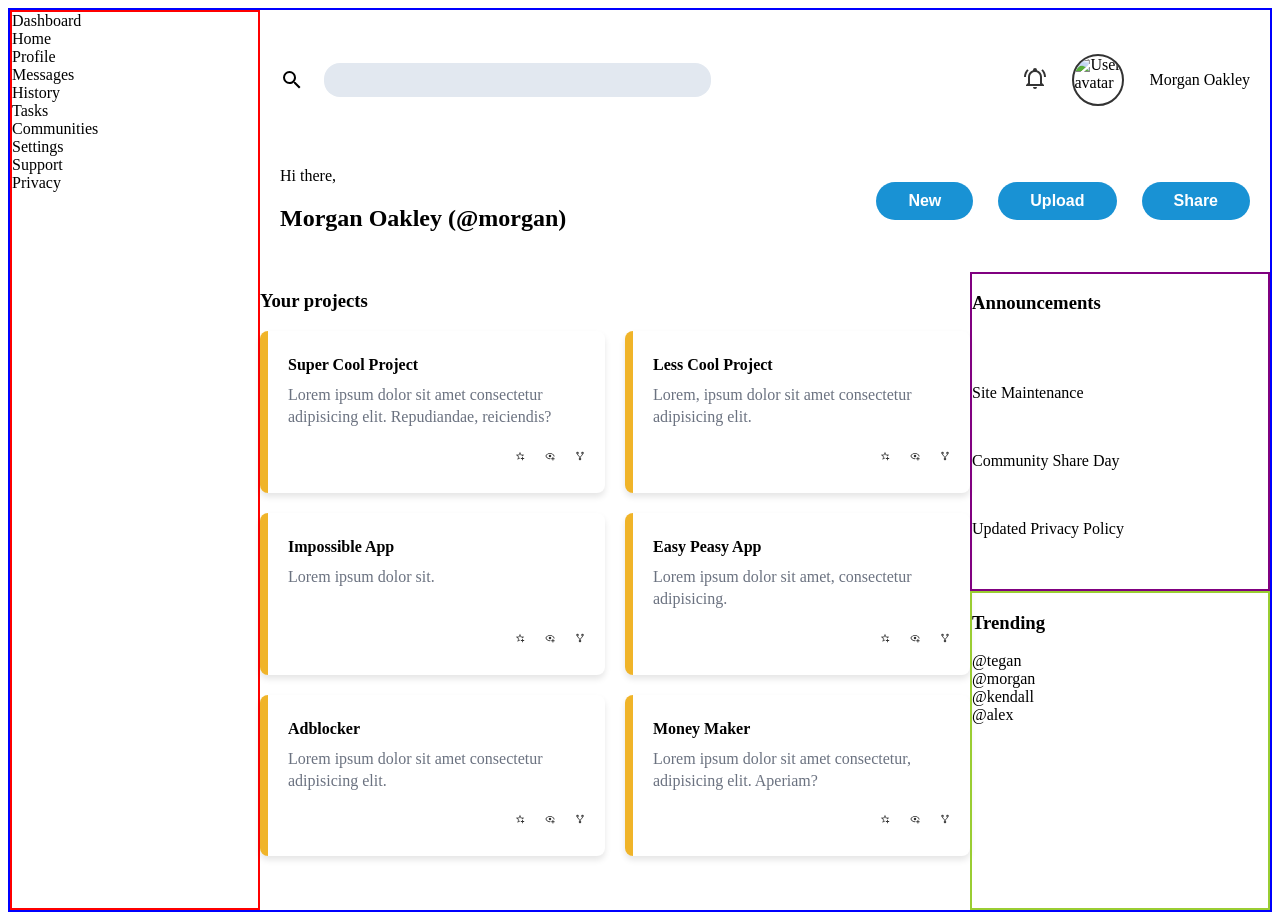
==== index.html @ 63a2ec42 "Add avatar source" ====
<!DOCTYPE html>
<html lang="en">
<head>
    <meta charset="UTF-8">
    <meta name="viewport" content="width=device-width, initial-scale=1.0">
    <title>Admin Dashboard</title>
    <link rel="stylesheet" href="style.css">
</head>
<body>

    <div class="main-container">

        <header class="header">
            <div class="header-search">
                <svg xmlns="http://www.w3.org/2000/svg" viewBox="0 0 24 24"><path d="M9.5,3A6.5,6.5 0 0,1 16,9.5C16,11.11 15.41,12.59 14.44,13.73L14.71,14H15.5L20.5,19L19,20.5L14,15.5V14.71L13.73,14.44C12.59,15.41 11.11,16 9.5,16A6.5,6.5 0 0,1 3,9.5A6.5,6.5 0 0,1 9.5,3M9.5,5C7,5 5,7 5,9.5C5,12 7,14 9.5,14C12,14 14,12 14,9.5C14,7 12,5 9.5,5Z" /></svg>
                <label for="site-search"></label>
                <input type="search" id="site-search" name="search">
            </div>
            <div class="user-info">
                <div class="notification-bell">
                    <svg xmlns="http://www.w3.org/2000/svg" viewBox="0 0 24 24"><path d="M10,21H14A2,2 0 0,1 12,23A2,2 0 0,1 10,21M21,19V20H3V19L5,17V11C5,7.9 7.03,5.17 10,4.29C10,4.19 10,4.1 10,4A2,2 0 0,1 12,2A2,2 0 0,1 14,4C14,4.1 14,4.19 14,4.29C16.97,5.17 19,7.9 19,11V17L21,19M17,11A5,5 0 0,0 12,6A5,5 0 0,0 7,11V18H17V11M19.75,3.19L18.33,4.61C20.04,6.3 21,8.6 21,11H23C23,8.07 21.84,5.25 19.75,3.19M1,11H3C3,8.6 3.96,6.3 5.67,4.61L4.25,3.19C2.16,5.25 1,8.07 1,11Z" /></svg>
                </div>
                <img class="user-avatar" src="Icons/account-outline.svg" alt="User avatar">
                <span class="user-name">Morgan Oakley</span>
            </div>
            <div class="greeting">
                    <p>Hi there,</p>
                    <h2>Morgan Oakley (@morgan)</h2>
            </div>
            <div class="header-actions">
                <button type="button">New</button>
                <button type="button">Upload</button>
                <button type="button">Share</button>
            </div>
        </header>
                



        <div class="sidebar">
            <div class="dashboard-static">Dashboard</div>
            <div class="sidebar-nav">
                <div class="sidebar-items">Home</div>
                <div class="sidebar-items">Profile</div>
                <div class="sidebar-items">Messages</div>
                <div class="sidebar-items">History</div>
                <div class="sidebar-items">Tasks</div>
                <div class="sidebar-items">Communities</div>

                <div class="sidebar-items">Settings</div>
                <div class="sidebar-items">Support</div>
                <div class="sidebar-items">Privacy</div>
            </div>
        </div>

        <div class="content-container">
            <div class="main-content">
                <div class="project-container">
                    <h3>Your projects</h3>
                        <div class="projects-grid">
                            <div class="project">
                                <h4>Super Cool Project</h4>
                                <p>Lorem ipsum dolor sit amet consectetur adipisicing elit. Repudiandae, reiciendis?</p>
                                <div class="project-actions">
                                    <svg xmlns="http://www.w3.org/2000/svg" viewBox="0 0 24 24"><path d="M5.8 21L7.4 14L2 9.2L9.2 8.6L12 2L14.8 8.6L22 9.2L18.8 12H18C17.3 12 16.6 12.1 15.9 12.4L18.1 10.5L13.7 10.1L12 6.1L10.3 10.1L5.9 10.5L9.2 13.4L8.2 17.7L12 15.4L12.5 15.7C12.3 16.2 12.1 16.8 12.1 17.3L5.8 21M17 14V17H14V19H17V22H19V19H22V17H19V14H17Z" /></svg>
                                    <svg viewBox="0 0 24 24" xmlns="http://www.w3.org/2000/svg"><path d="m12 4.5c-5 0-9.27 3.11-11 7.5 1.73 4.39 6 7.5 11 7.5.36 0 .72 0 1.08-.05-.05-.32-.08-.63-.08-.95 0-.36.04-.72.1-1.08-.36.04-.73.08-1.1.08-3.76 0-7.17-2.14-8.82-5.5 1.65-3.36 5.06-5.5 8.82-5.5s7.17 2.14 8.82 5.5c-.12.24-.26.45-.39.68.66.16 1.29.43 1.86.82.27-.5.51-1 .71-1.5-1.73-4.39-6-7.5-11-7.5m0 4.5a3 3 0 0 0 -3 3 3 3 0 0 0 3 3 3 3 0 0 0 3-3 3 3 0 0 0 -3-3m6 5.5v3h-3v2h3v3h2v-3h3v-2h-3v-3z"/></svg>
                                    <svg xmlns="http://www.w3.org/2000/svg" viewBox="0 0 24 24"><path d="M6,2A3,3 0 0,1 9,5C9,6.28 8.19,7.38 7.06,7.81C7.15,8.27 7.39,8.83 8,9.63C9,10.92 11,12.83 12,14.17C13,12.83 15,10.92 16,9.63C16.61,8.83 16.85,8.27 16.94,7.81C15.81,7.38 15,6.28 15,5A3,3 0 0,1 18,2A3,3 0 0,1 21,5C21,6.32 20.14,7.45 18.95,7.85C18.87,8.37 18.64,9 18,9.83C17,11.17 15,13.08 14,14.38C13.39,15.17 13.15,15.73 13.06,16.19C14.19,16.62 15,17.72 15,19A3,3 0 0,1 12,22A3,3 0 0,1 9,19C9,17.72 9.81,16.62 10.94,16.19C10.85,15.73 10.61,15.17 10,14.38C9,13.08 7,11.17 6,9.83C5.36,9 5.13,8.37 5.05,7.85C3.86,7.45 3,6.32 3,5A3,3 0 0,1 6,2M6,4A1,1 0 0,0 5,5A1,1 0 0,0 6,6A1,1 0 0,0 7,5A1,1 0 0,0 6,4M18,4A1,1 0 0,0 17,5A1,1 0 0,0 18,6A1,1 0 0,0 19,5A1,1 0 0,0 18,4M12,18A1,1 0 0,0 11,19A1,1 0 0,0 12,20A1,1 0 0,0 13,19A1,1 0 0,0 12,18Z" /></svg>
                                </div>

                            </div>
                            <div class="project">
                                <h4>Less Cool Project</h4>
                                <p>Lorem, ipsum dolor sit amet consectetur adipisicing elit.</p>
                                <div class="project-actions">
                                    <svg xmlns="http://www.w3.org/2000/svg" viewBox="0 0 24 24"><path d="M5.8 21L7.4 14L2 9.2L9.2 8.6L12 2L14.8 8.6L22 9.2L18.8 12H18C17.3 12 16.6 12.1 15.9 12.4L18.1 10.5L13.7 10.1L12 6.1L10.3 10.1L5.9 10.5L9.2 13.4L8.2 17.7L12 15.4L12.5 15.7C12.3 16.2 12.1 16.8 12.1 17.3L5.8 21M17 14V17H14V19H17V22H19V19H22V17H19V14H17Z" /></svg>
                                    <svg viewBox="0 0 24 24" xmlns="http://www.w3.org/2000/svg"><path d="m12 4.5c-5 0-9.27 3.11-11 7.5 1.73 4.39 6 7.5 11 7.5.36 0 .72 0 1.08-.05-.05-.32-.08-.63-.08-.95 0-.36.04-.72.1-1.08-.36.04-.73.08-1.1.08-3.76 0-7.17-2.14-8.82-5.5 1.65-3.36 5.06-5.5 8.82-5.5s7.17 2.14 8.82 5.5c-.12.24-.26.45-.39.68.66.16 1.29.43 1.86.82.27-.5.51-1 .71-1.5-1.73-4.39-6-7.5-11-7.5m0 4.5a3 3 0 0 0 -3 3 3 3 0 0 0 3 3 3 3 0 0 0 3-3 3 3 0 0 0 -3-3m6 5.5v3h-3v2h3v3h2v-3h3v-2h-3v-3z"/></svg>
                                    <svg xmlns="http://www.w3.org/2000/svg" viewBox="0 0 24 24"><path d="M6,2A3,3 0 0,1 9,5C9,6.28 8.19,7.38 7.06,7.81C7.15,8.27 7.39,8.83 8,9.63C9,10.92 11,12.83 12,14.17C13,12.83 15,10.92 16,9.63C16.61,8.83 16.85,8.27 16.94,7.81C15.81,7.38 15,6.28 15,5A3,3 0 0,1 18,2A3,3 0 0,1 21,5C21,6.32 20.14,7.45 18.95,7.85C18.87,8.37 18.64,9 18,9.83C17,11.17 15,13.08 14,14.38C13.39,15.17 13.15,15.73 13.06,16.19C14.19,16.62 15,17.72 15,19A3,3 0 0,1 12,22A3,3 0 0,1 9,19C9,17.72 9.81,16.62 10.94,16.19C10.85,15.73 10.61,15.17 10,14.38C9,13.08 7,11.17 6,9.83C5.36,9 5.13,8.37 5.05,7.85C3.86,7.45 3,6.32 3,5A3,3 0 0,1 6,2M6,4A1,1 0 0,0 5,5A1,1 0 0,0 6,6A1,1 0 0,0 7,5A1,1 0 0,0 6,4M18,4A1,1 0 0,0 17,5A1,1 0 0,0 18,6A1,1 0 0,0 19,5A1,1 0 0,0 18,4M12,18A1,1 0 0,0 11,19A1,1 0 0,0 12,20A1,1 0 0,0 13,19A1,1 0 0,0 12,18Z" /></svg>
                                </div>
                            </div>
                            <div class="project">
                                <h4>Impossible App</h4>
                                <p>Lorem ipsum dolor sit.</p>
                                <div class="project-actions">
                                    <svg xmlns="http://www.w3.org/2000/svg" viewBox="0 0 24 24"><path d="M5.8 21L7.4 14L2 9.2L9.2 8.6L12 2L14.8 8.6L22 9.2L18.8 12H18C17.3 12 16.6 12.1 15.9 12.4L18.1 10.5L13.7 10.1L12 6.1L10.3 10.1L5.9 10.5L9.2 13.4L8.2 17.7L12 15.4L12.5 15.7C12.3 16.2 12.1 16.8 12.1 17.3L5.8 21M17 14V17H14V19H17V22H19V19H22V17H19V14H17Z" /></svg>
                                    <svg viewBox="0 0 24 24" xmlns="http://www.w3.org/2000/svg"><path d="m12 4.5c-5 0-9.27 3.11-11 7.5 1.73 4.39 6 7.5 11 7.5.36 0 .72 0 1.08-.05-.05-.32-.08-.63-.08-.95 0-.36.04-.72.1-1.08-.36.04-.73.08-1.1.08-3.76 0-7.17-2.14-8.82-5.5 1.65-3.36 5.06-5.5 8.82-5.5s7.17 2.14 8.82 5.5c-.12.24-.26.45-.39.68.66.16 1.29.43 1.86.82.27-.5.51-1 .71-1.5-1.73-4.39-6-7.5-11-7.5m0 4.5a3 3 0 0 0 -3 3 3 3 0 0 0 3 3 3 3 0 0 0 3-3 3 3 0 0 0 -3-3m6 5.5v3h-3v2h3v3h2v-3h3v-2h-3v-3z"/></svg>
                                    <svg xmlns="http://www.w3.org/2000/svg" viewBox="0 0 24 24"><path d="M6,2A3,3 0 0,1 9,5C9,6.28 8.19,7.38 7.06,7.81C7.15,8.27 7.39,8.83 8,9.63C9,10.92 11,12.83 12,14.17C13,12.83 15,10.92 16,9.63C16.61,8.83 16.85,8.27 16.94,7.81C15.81,7.38 15,6.28 15,5A3,3 0 0,1 18,2A3,3 0 0,1 21,5C21,6.32 20.14,7.45 18.95,7.85C18.87,8.37 18.64,9 18,9.83C17,11.17 15,13.08 14,14.38C13.39,15.17 13.15,15.73 13.06,16.19C14.19,16.62 15,17.72 15,19A3,3 0 0,1 12,22A3,3 0 0,1 9,19C9,17.72 9.81,16.62 10.94,16.19C10.85,15.73 10.61,15.17 10,14.38C9,13.08 7,11.17 6,9.83C5.36,9 5.13,8.37 5.05,7.85C3.86,7.45 3,6.32 3,5A3,3 0 0,1 6,2M6,4A1,1 0 0,0 5,5A1,1 0 0,0 6,6A1,1 0 0,0 7,5A1,1 0 0,0 6,4M18,4A1,1 0 0,0 17,5A1,1 0 0,0 18,6A1,1 0 0,0 19,5A1,1 0 0,0 18,4M12,18A1,1 0 0,0 11,19A1,1 0 0,0 12,20A1,1 0 0,0 13,19A1,1 0 0,0 12,18Z" /></svg>
                                </div>
                            </div>
                            <div class="project">
                                <h4>Easy Peasy App</h4>
                                <p>Lorem ipsum dolor sit amet, consectetur adipisicing.</p>
                                <div class="project-actions">
                                    <svg xmlns="http://www.w3.org/2000/svg" viewBox="0 0 24 24"><path d="M5.8 21L7.4 14L2 9.2L9.2 8.6L12 2L14.8 8.6L22 9.2L18.8 12H18C17.3 12 16.6 12.1 15.9 12.4L18.1 10.5L13.7 10.1L12 6.1L10.3 10.1L5.9 10.5L9.2 13.4L8.2 17.7L12 15.4L12.5 15.7C12.3 16.2 12.1 16.8 12.1 17.3L5.8 21M17 14V17H14V19H17V22H19V19H22V17H19V14H17Z" /></svg>
                                    <svg viewBox="0 0 24 24" xmlns="http://www.w3.org/2000/svg"><path d="m12 4.5c-5 0-9.27 3.11-11 7.5 1.73 4.39 6 7.5 11 7.5.36 0 .72 0 1.08-.05-.05-.32-.08-.63-.08-.95 0-.36.04-.72.1-1.08-.36.04-.73.08-1.1.08-3.76 0-7.17-2.14-8.82-5.5 1.65-3.36 5.06-5.5 8.82-5.5s7.17 2.14 8.82 5.5c-.12.24-.26.45-.39.68.66.16 1.29.43 1.86.82.27-.5.51-1 .71-1.5-1.73-4.39-6-7.5-11-7.5m0 4.5a3 3 0 0 0 -3 3 3 3 0 0 0 3 3 3 3 0 0 0 3-3 3 3 0 0 0 -3-3m6 5.5v3h-3v2h3v3h2v-3h3v-2h-3v-3z"/></svg>
                                    <svg xmlns="http://www.w3.org/2000/svg" viewBox="0 0 24 24"><path d="M6,2A3,3 0 0,1 9,5C9,6.28 8.19,7.38 7.06,7.81C7.15,8.27 7.39,8.83 8,9.63C9,10.92 11,12.83 12,14.17C13,12.83 15,10.92 16,9.63C16.61,8.83 16.85,8.27 16.94,7.81C15.81,7.38 15,6.28 15,5A3,3 0 0,1 18,2A3,3 0 0,1 21,5C21,6.32 20.14,7.45 18.95,7.85C18.87,8.37 18.64,9 18,9.83C17,11.17 15,13.08 14,14.38C13.39,15.17 13.15,15.73 13.06,16.19C14.19,16.62 15,17.72 15,19A3,3 0 0,1 12,22A3,3 0 0,1 9,19C9,17.72 9.81,16.62 10.94,16.19C10.85,15.73 10.61,15.17 10,14.38C9,13.08 7,11.17 6,9.83C5.36,9 5.13,8.37 5.05,7.85C3.86,7.45 3,6.32 3,5A3,3 0 0,1 6,2M6,4A1,1 0 0,0 5,5A1,1 0 0,0 6,6A1,1 0 0,0 7,5A1,1 0 0,0 6,4M18,4A1,1 0 0,0 17,5A1,1 0 0,0 18,6A1,1 0 0,0 19,5A1,1 0 0,0 18,4M12,18A1,1 0 0,0 11,19A1,1 0 0,0 12,20A1,1 0 0,0 13,19A1,1 0 0,0 12,18Z" /></svg>
                                </div>
                            </div>
                            <div class="project">
                                <h4>Adblocker</h4>
                                <p>Lorem ipsum dolor sit amet consectetur adipisicing elit.</p>
                                <div class="project-actions">
                                    <svg xmlns="http://www.w3.org/2000/svg" viewBox="0 0 24 24"><path d="M5.8 21L7.4 14L2 9.2L9.2 8.6L12 2L14.8 8.6L22 9.2L18.8 12H18C17.3 12 16.6 12.1 15.9 12.4L18.1 10.5L13.7 10.1L12 6.1L10.3 10.1L5.9 10.5L9.2 13.4L8.2 17.7L12 15.4L12.5 15.7C12.3 16.2 12.1 16.8 12.1 17.3L5.8 21M17 14V17H14V19H17V22H19V19H22V17H19V14H17Z" /></svg>
                                    <svg viewBox="0 0 24 24" xmlns="http://www.w3.org/2000/svg"><path d="m12 4.5c-5 0-9.27 3.11-11 7.5 1.73 4.39 6 7.5 11 7.5.36 0 .72 0 1.08-.05-.05-.32-.08-.63-.08-.95 0-.36.04-.72.1-1.08-.36.04-.73.08-1.1.08-3.76 0-7.17-2.14-8.82-5.5 1.65-3.36 5.06-5.5 8.82-5.5s7.17 2.14 8.82 5.5c-.12.24-.26.45-.39.68.66.16 1.29.43 1.86.82.27-.5.51-1 .71-1.5-1.73-4.39-6-7.5-11-7.5m0 4.5a3 3 0 0 0 -3 3 3 3 0 0 0 3 3 3 3 0 0 0 3-3 3 3 0 0 0 -3-3m6 5.5v3h-3v2h3v3h2v-3h3v-2h-3v-3z"/></svg>
                                    <svg xmlns="http://www.w3.org/2000/svg" viewBox="0 0 24 24"><path d="M6,2A3,3 0 0,1 9,5C9,6.28 8.19,7.38 7.06,7.81C7.15,8.27 7.39,8.83 8,9.63C9,10.92 11,12.83 12,14.17C13,12.83 15,10.92 16,9.63C16.61,8.83 16.85,8.27 16.94,7.81C15.81,7.38 15,6.28 15,5A3,3 0 0,1 18,2A3,3 0 0,1 21,5C21,6.32 20.14,7.45 18.95,7.85C18.87,8.37 18.64,9 18,9.83C17,11.17 15,13.08 14,14.38C13.39,15.17 13.15,15.73 13.06,16.19C14.19,16.62 15,17.72 15,19A3,3 0 0,1 12,22A3,3 0 0,1 9,19C9,17.72 9.81,16.62 10.94,16.19C10.85,15.73 10.61,15.17 10,14.38C9,13.08 7,11.17 6,9.83C5.36,9 5.13,8.37 5.05,7.85C3.86,7.45 3,6.32 3,5A3,3 0 0,1 6,2M6,4A1,1 0 0,0 5,5A1,1 0 0,0 6,6A1,1 0 0,0 7,5A1,1 0 0,0 6,4M18,4A1,1 0 0,0 17,5A1,1 0 0,0 18,6A1,1 0 0,0 19,5A1,1 0 0,0 18,4M12,18A1,1 0 0,0 11,19A1,1 0 0,0 12,20A1,1 0 0,0 13,19A1,1 0 0,0 12,18Z" /></svg>
                                </div>
                            </div>
                            <div class="project">
                                <h4>Money Maker</h4>
                                <p>Lorem ipsum dolor sit amet consectetur, adipisicing elit. Aperiam?</p>
                                <div class="project-actions">
                                    <svg xmlns="http://www.w3.org/2000/svg" viewBox="0 0 24 24"><path d="M5.8 21L7.4 14L2 9.2L9.2 8.6L12 2L14.8 8.6L22 9.2L18.8 12H18C17.3 12 16.6 12.1 15.9 12.4L18.1 10.5L13.7 10.1L12 6.1L10.3 10.1L5.9 10.5L9.2 13.4L8.2 17.7L12 15.4L12.5 15.7C12.3 16.2 12.1 16.8 12.1 17.3L5.8 21M17 14V17H14V19H17V22H19V19H22V17H19V14H17Z" /></svg>
                                    <svg viewBox="0 0 24 24" xmlns="http://www.w3.org/2000/svg"><path d="m12 4.5c-5 0-9.27 3.11-11 7.5 1.73 4.39 6 7.5 11 7.5.36 0 .72 0 1.08-.05-.05-.32-.08-.63-.08-.95 0-.36.04-.72.1-1.08-.36.04-.73.08-1.1.08-3.76 0-7.17-2.14-8.82-5.5 1.65-3.36 5.06-5.5 8.82-5.5s7.17 2.14 8.82 5.5c-.12.24-.26.45-.39.68.66.16 1.29.43 1.86.82.27-.5.51-1 .71-1.5-1.73-4.39-6-7.5-11-7.5m0 4.5a3 3 0 0 0 -3 3 3 3 0 0 0 3 3 3 3 0 0 0 3-3 3 3 0 0 0 -3-3m6 5.5v3h-3v2h3v3h2v-3h3v-2h-3v-3z"/></svg>
                                    <svg xmlns="http://www.w3.org/2000/svg" viewBox="0 0 24 24"><path d="M6,2A3,3 0 0,1 9,5C9,6.28 8.19,7.38 7.06,7.81C7.15,8.27 7.39,8.83 8,9.63C9,10.92 11,12.83 12,14.17C13,12.83 15,10.92 16,9.63C16.61,8.83 16.85,8.27 16.94,7.81C15.81,7.38 15,6.28 15,5A3,3 0 0,1 18,2A3,3 0 0,1 21,5C21,6.32 20.14,7.45 18.95,7.85C18.87,8.37 18.64,9 18,9.83C17,11.17 15,13.08 14,14.38C13.39,15.17 13.15,15.73 13.06,16.19C14.19,16.62 15,17.72 15,19A3,3 0 0,1 12,22A3,3 0 0,1 9,19C9,17.72 9.81,16.62 10.94,16.19C10.85,15.73 10.61,15.17 10,14.38C9,13.08 7,11.17 6,9.83C5.36,9 5.13,8.37 5.05,7.85C3.86,7.45 3,6.32 3,5A3,3 0 0,1 6,2M6,4A1,1 0 0,0 5,5A1,1 0 0,0 6,6A1,1 0 0,0 7,5A1,1 0 0,0 6,4M18,4A1,1 0 0,0 17,5A1,1 0 0,0 18,6A1,1 0 0,0 19,5A1,1 0 0,0 18,4M12,18A1,1 0 0,0 11,19A1,1 0 0,0 12,20A1,1 0 0,0 13,19A1,1 0 0,0 12,18Z" /></svg>
                                </div>
                            </div>
                        </div>
                    
                </div>

            </div>

            <div class="announcements-container">
                <h3>Announcements</h3>
                <div class="announcements">Site Maintenance</div>
                <div class="announcements">Community Share Day</div>
                <div class="announcements">Updated Privacy Policy</div>
            </div>

            <div class="trending-users">
                <h3>Trending</h3>
                <div class="users">@tegan</div>
                <div class="users">@morgan</div>
                <div class="users">@kendall</div>
                <div class="users">@alex</div>
            </div>
        
        





        </div>
























    </div>


    
</body>
</html>
---- style.css ----
.main-container {
    display: grid;
    grid-template-columns: 250px 1fr;
    grid-template-rows: auto 1fr;
    grid-template-areas: 
        "sidebar header"
        "sidebar content";
    height: 100vh;
    border: 2px solid blue;
}

.header {
    display: grid;
    grid-template: 2fr 1fr;
    grid-template-rows: 1fr 1fr;
    grid-area: header;
    gap: 20px;
    padding: 20px;

}

.user-avatar{
    height: 48px;
    width: 48px;
    border-radius: 50%;
    border: 2px solid #333;

}

.header-search {
    display: flex;
    align-items: center;
    gap: 10px;
    grid-column: 1 / 2;
    grid-row: 1 / 2;
}

.header-search svg {
    height: 24px;
    width: 24px;
    color: #333;
}

#site-search {
    flex-grow: 1;
    background-color: #e2e8f0;
    border: none;
    border-radius: 16px;
    padding: 8px 16px;
    font-size: 16px;
}

.user-info {
    grid-column: 2 / 3;
    grid-row: 1 / 2;
}

.user-info, 
.header-actions {
    display: flex;
    justify-content: flex-end;
    align-items: center;
    gap: 25px;
}

.user-info svg {
    width: 24px;
    height: 24px;
    fill: #333;
}

.header-actions {
    grid-column: 2 / 3;
    grid-row: 2 / 3;
}

.header-actions button {
    background-color: #1992d4;
    color: white;
    font-weight: bold;
    font-size: 16px;
    border: none;
    border-radius: 24px;
    padding: 10px 32px;
}
.greeting {
    grid-column: 1 / 2;
    grid-row: 2 / 3;
}
.sidebar {
    grid-area: sidebar;
    border: 2px solid red;
}

.content-container {
    display: grid;
    grid-template-columns: 1fr 300px;
    grid-template-rows: 1fr 1fr;
    grid-template-areas: 
    "main-content announcements"
    "main-content trending";
}

.project {
    background-color: white;
    border-radius: 8px;
    box-shadow: 0 4px 6px rgba(0, 0, 0, 0.1);
    border-left: 8px solid #f0b429;
    display: flex;
    padding: 25px 20px;
    justify-content: space-between;
    flex-direction: column;
}

.project h4 {
    margin: 0 0 10px 0;
    font-size: 1em;
    font-weight: bold;
}

.project p {
    flex-grow: 1;
    margin: 0;
    line-height: 1.4;
    font-size: 1em;
    color: #6b7280;
}
.projects-grid {
    display: grid;
    gap: 20px;
    grid-template-columns: 1fr 1fr;
    grid-template-rows: 1fr 1fr 1fr;
}

.main-content {
    grid-area: main-content;

}

.project-actions {
    display: flex;
    width: 70px;
    gap: 20px;
    margin-top: 15px;
    align-self: flex-end;
}

.project-actions svg {
    width: 24px;
    height: 24px;
    fill: #333;
    cursor: pointer;
}

.announcements-container {
    grid-area: announcements;
    display: grid;
    border: 2px solid purple;
    
}

.trending-users {
    grid-area: trending;
    border: 2px solid yellowgreen
}
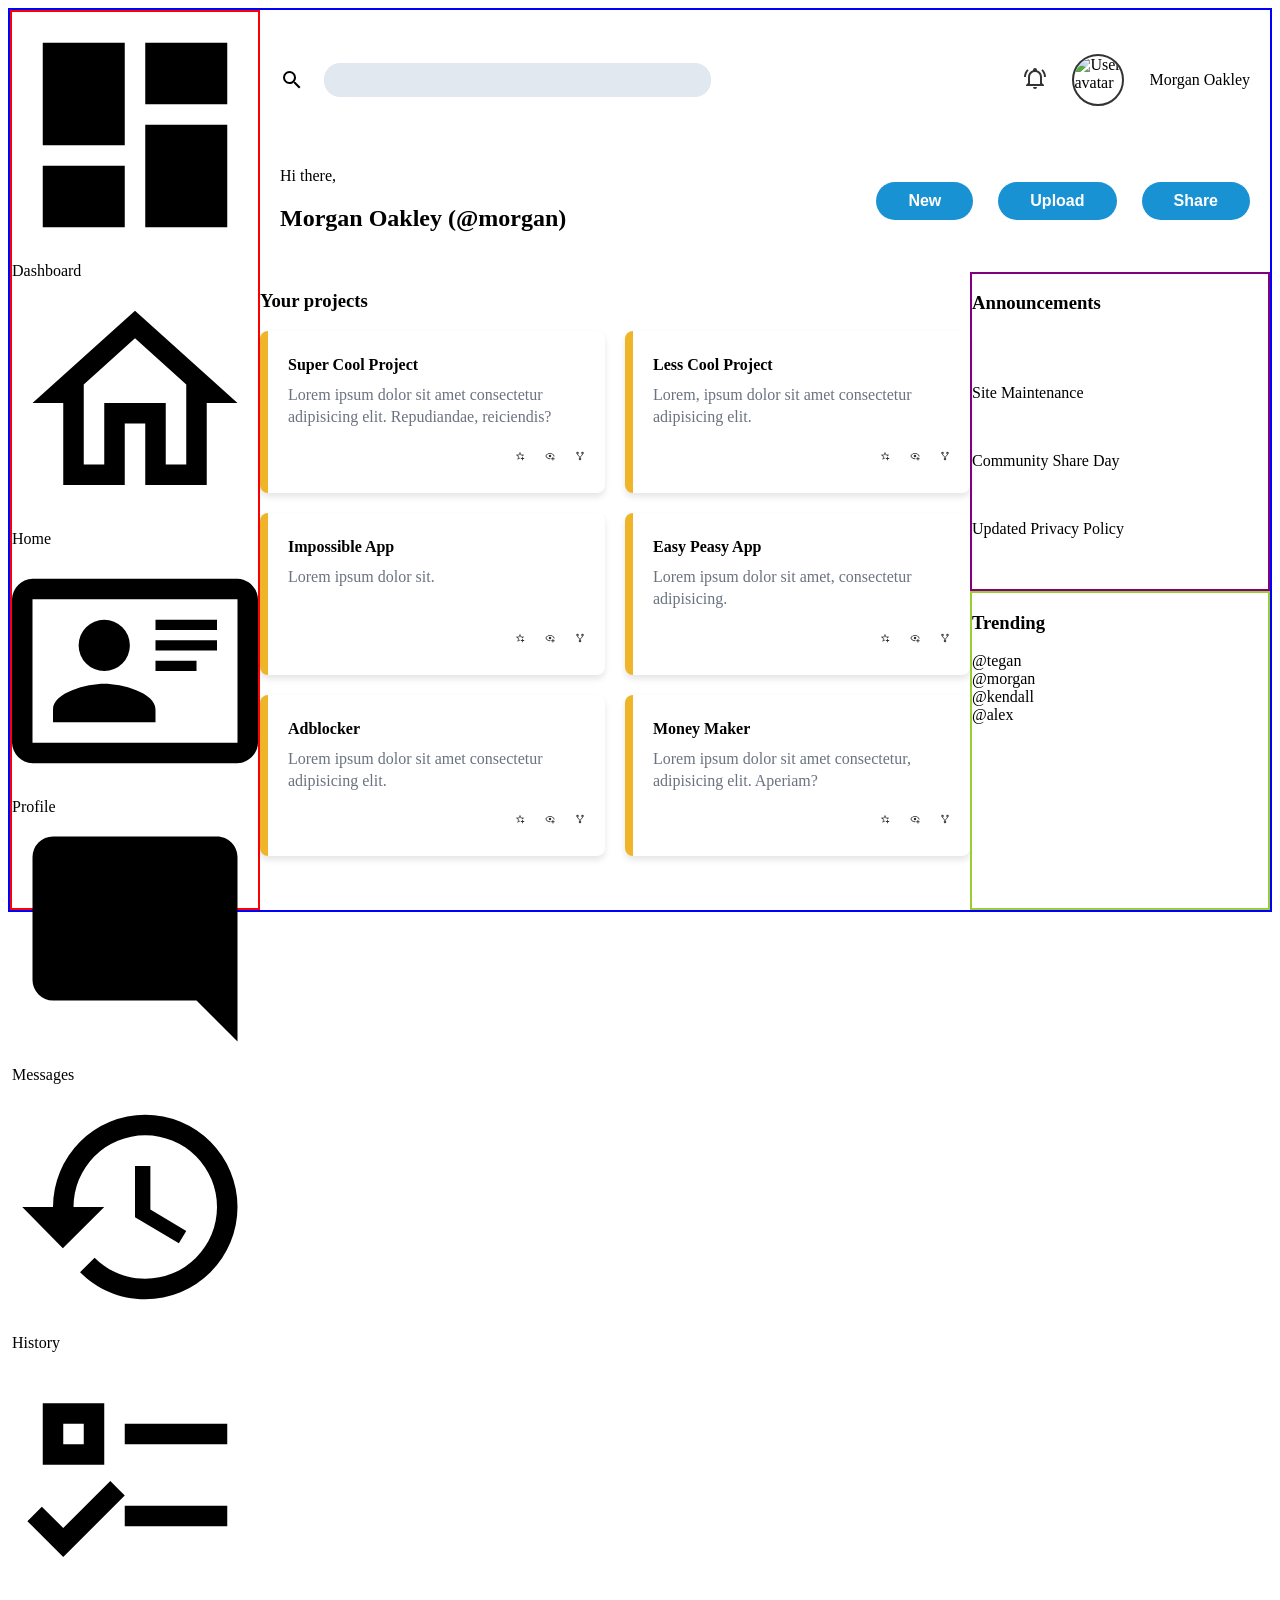
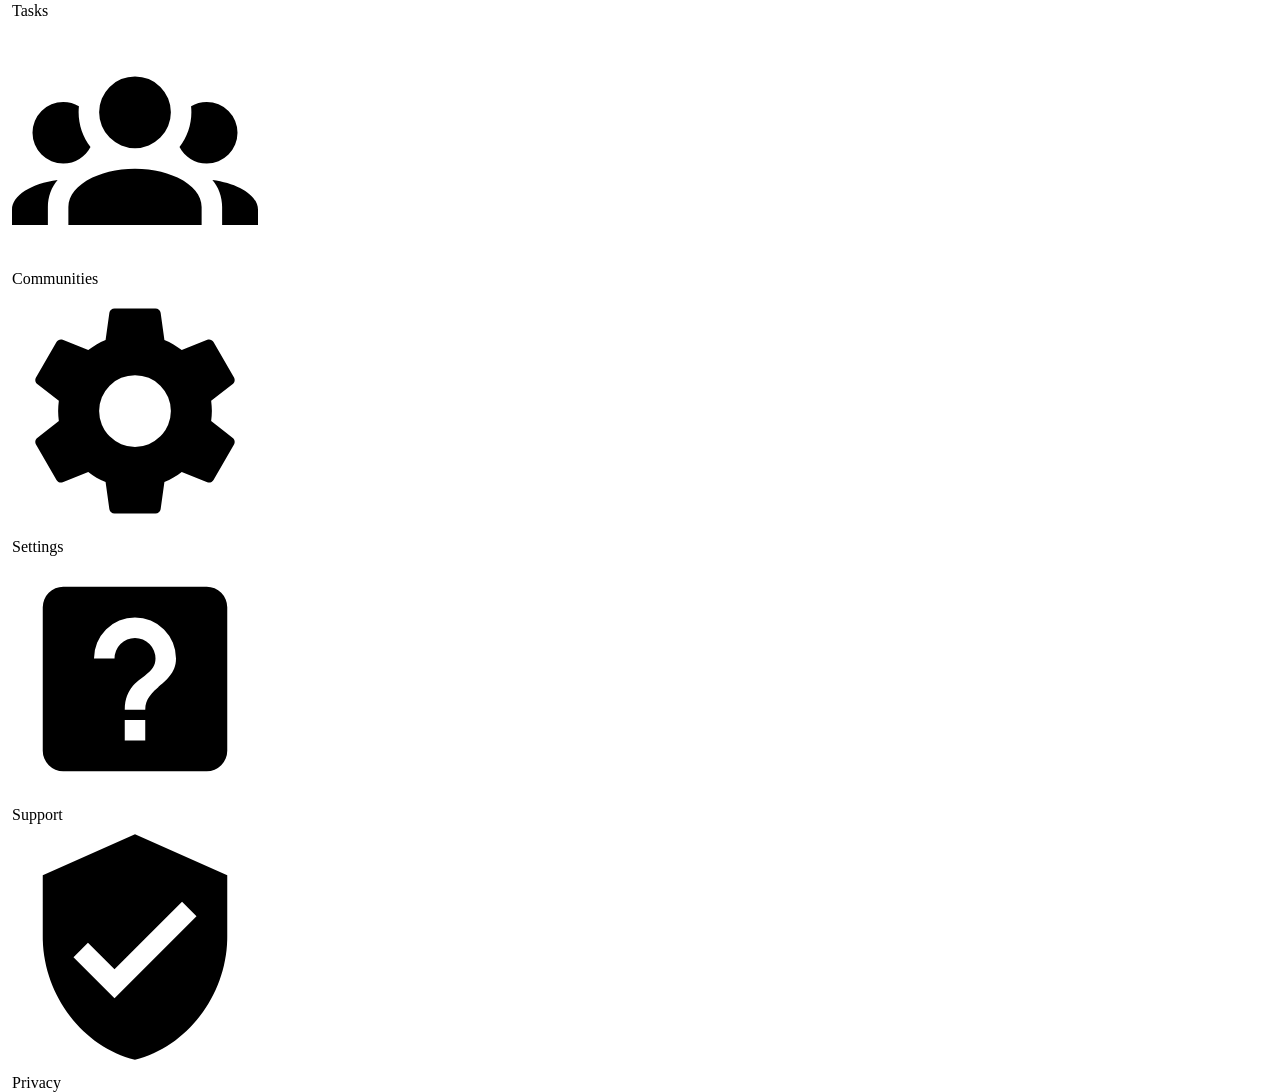
==== commit d34727b1: "Add icons for sidebar" ====
--- a/index.html
+++ b/index.html
@@ -38,18 +38,51 @@
 
 
         <div class="sidebar">
-            <div class="dashboard-static">Dashboard</div>
+            <div class="dashboard-static">
+                <svg xmlns="http://www.w3.org/2000/svg" viewBox="0 0 24 24"><path d="M13,3V9H21V3M13,21H21V11H13M3,21H11V15H3M3,13H11V3H3V13Z" /></svg>
+                Dashboard</div>
             <div class="sidebar-nav">
-                <div class="sidebar-items">Home</div>
-                <div class="sidebar-items">Profile</div>
-                <div class="sidebar-items">Messages</div>
-                <div class="sidebar-items">History</div>
-                <div class="sidebar-items">Tasks</div>
-                <div class="sidebar-items">Communities</div>
-
-                <div class="sidebar-items">Settings</div>
-                <div class="sidebar-items">Support</div>
-                <div class="sidebar-items">Privacy</div>
+                <div class="sidebar-items">
+                    <svg xmlns="http://www.w3.org/2000/svg" viewBox="0 0 24 24"><path d="M12 5.69L17 10.19V18H15V12H9V18H7V10.19L12 5.69M12 3L2 12H5V20H11V14H13V20H19V12H22" /></svg>
+                    Home
+                </div>
+                <div class="sidebar-items">
+                    <svg xmlns="http://www.w3.org/2000/svg" viewBox="0 0 24 24"><path d="M22,3H2C0.91,3.04 0.04,3.91 0,5V19C0.04,20.09 0.91,20.96 2,21H22C23.09,20.96 23.96,20.09 24,19V5C23.96,3.91 23.09,3.04 22,3M22,19H2V5H22V19M14,17V15.75C14,14.09 10.66,13.25 9,13.25C7.34,13.25 4,14.09 4,15.75V17H14M9,7A2.5,2.5 0 0,0 6.5,9.5A2.5,2.5 0 0,0 9,12A2.5,2.5 0 0,0 11.5,9.5A2.5,2.5 0 0,0 9,7M14,7V8H20V7H14M14,9V10H20V9H14M14,11V12H18V11H14" /></svg>
+
+                    Profile
+                </div>
+                <div class="sidebar-items">
+                    <svg xmlns="http://www.w3.org/2000/svg" viewBox="0 0 24 24"><path d="M22,4C22,2.89 21.1,2 20,2H4A2,2 0 0,0 2,4V16A2,2 0 0,0 4,18H18L22,22V4Z" /></svg>
+                    Messages
+                </div>
+                <div class="sidebar-items">
+                    <svg xmlns="http://www.w3.org/2000/svg" viewBox="0 0 24 24"><path d="M13.5,8H12V13L16.28,15.54L17,14.33L13.5,12.25V8M13,3A9,9 0 0,0 4,12H1L4.96,16.03L9,12H6A7,7 0 0,1 13,5A7,7 0 0,1 20,12A7,7 0 0,1 13,19C11.07,19 9.32,18.21 8.06,16.94L6.64,18.36C8.27,20 10.5,21 13,21A9,9 0 0,0 22,12A9,9 0 0,0 13,3" /></svg>
+                    History
+                </div>
+                <div class="sidebar-items">
+                      <svg xmlns="http://www.w3.org/2000/svg" viewBox="0 0 24 24"><path d="M3,5H9V11H3V5M5,7V9H7V7H5M11,7H21V9H11V7M11,15H21V17H11V15M5,20L1.5,16.5L2.91,15.09L5,17.17L9.59,12.59L11,14L5,20Z" /></svg>
+
+                    Tasks
+                </div>
+                <div class="sidebar-items">
+                    <svg xmlns="http://www.w3.org/2000/svg" viewBox="0 0 24 24"><path d="M12,5.5A3.5,3.5 0 0,1 15.5,9A3.5,3.5 0 0,1 12,12.5A3.5,3.5 0 0,1 8.5,9A3.5,3.5 0 0,1 12,5.5M5,8C5.56,8 6.08,8.15 6.53,8.42C6.38,9.85 6.8,11.27 7.66,12.38C7.16,13.34 6.16,14 5,14A3,3 0 0,1 2,11A3,3 0 0,1 5,8M19,8A3,3 0 0,1 22,11A3,3 0 0,1 19,14C17.84,14 16.84,13.34 16.34,12.38C17.2,11.27 17.62,9.85 17.47,8.42C17.92,8.15 18.44,8 19,8M5.5,18.25C5.5,16.18 8.41,14.5 12,14.5C15.59,14.5 18.5,16.18 18.5,18.25V20H5.5V18.25M0,20V18.5C0,17.11 1.89,15.94 4.45,15.6C3.86,16.28 3.5,17.22 3.5,18.25V20H0M24,20H20.5V18.25C20.5,17.22 20.14,16.28 19.55,15.6C22.11,15.94 24,17.11 24,18.5V20Z" /></svg>
+                    Communities
+                </div>
+
+                <div class="sidebar-items">  
+                    <svg xmlns="http://www.w3.org/2000/svg" viewBox="0 0 24 24"><path d="M12,15.5A3.5,3.5 0 0,1 8.5,12A3.5,3.5 0 0,1 12,8.5A3.5,3.5 0 0,1 15.5,12A3.5,3.5 0 0,1 12,15.5M19.43,12.97C19.47,12.65 19.5,12.33 19.5,12C19.5,11.67 19.47,11.34 19.43,11L21.54,9.37C21.73,9.22 21.78,8.95 21.66,8.73L19.66,5.27C19.54,5.05 19.27,4.96 19.05,5.05L16.56,6.05C16.04,5.66 15.5,5.32 14.87,5.07L14.5,2.42C14.46,2.18 14.25,2 14,2H10C9.75,2 9.54,2.18 9.5,2.42L9.13,5.07C8.5,5.32 7.96,5.66 7.44,6.05L4.95,5.05C4.73,4.96 4.46,5.05 4.34,5.27L2.34,8.73C2.21,8.95 2.27,9.22 2.46,9.37L4.57,11C4.53,11.34 4.5,11.67 4.5,12C4.5,12.33 4.53,12.65 4.57,12.97L2.46,14.63C2.27,14.78 2.21,15.05 2.34,15.27L4.34,18.73C4.46,18.95 4.73,19.03 4.95,18.95L7.44,17.94C7.96,18.34 8.5,18.68 9.13,18.93L9.5,21.58C9.54,21.82 9.75,22 10,22H14C14.25,22 14.46,21.82 14.5,21.58L14.87,18.93C15.5,18.67 16.04,18.34 16.56,17.94L19.05,18.95C19.27,19.03 19.54,18.95 19.66,18.73L21.66,15.27C21.78,15.05 21.73,14.78 21.54,14.63L19.43,12.97Z" /></svg>
+
+                    Settings
+                </div>
+                <div class="sidebar-items"> 
+                    <svg xmlns="http://www.w3.org/2000/svg" viewBox="0 0 24 24"><path d="M11,18H13V16H11V18M12,6A4,4 0 0,0 8,10H10A2,2 0 0,1 12,8A2,2 0 0,1 14,10C14,12 11,11.75 11,15H13C13,12.75 16,12.5 16,10A4,4 0 0,0 12,6M5,3H19A2,2 0 0,1 21,5V19A2,2 0 0,1 19,21H5A2,2 0 0,1 3,19V5A2,2 0 0,1 5,3Z" /></svg>
+                    Support
+                </div>
+                <div class="sidebar-items">
+                             <svg xmlns="http://www.w3.org/2000/svg" viewBox="0 0 24 24"><path d="M10,17L6,13L7.41,11.59L10,14.17L16.59,7.58L18,9M12,1L3,5V11C3,16.55 6.84,21.74 12,23C17.16,21.74 21,16.55 21,11V5L12,1Z" /></svg> 
+                             Privacy
+           
+                </div>
             </div>
         </div>
 
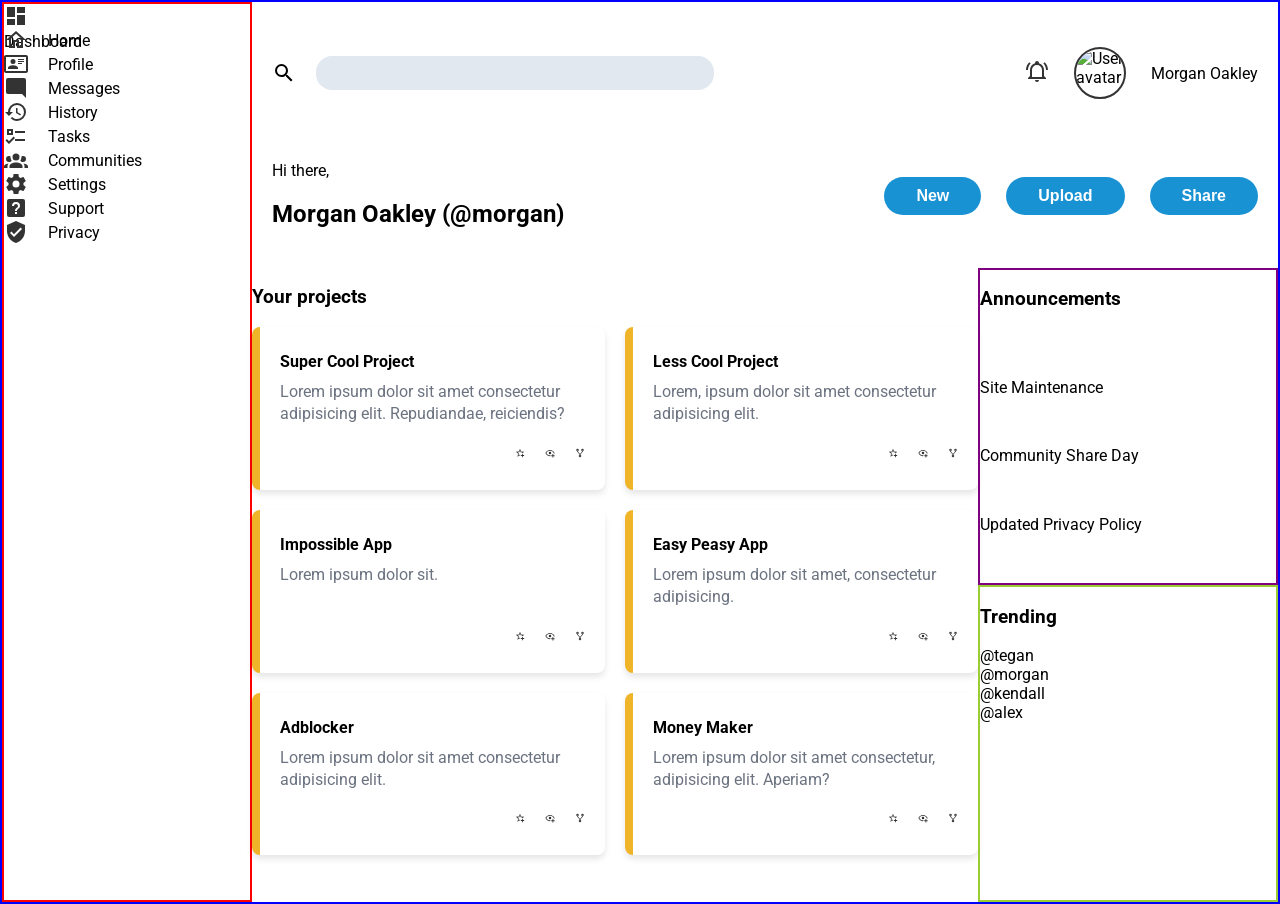
==== commit b8c6901a: "Change div grouping in sidebar for better spacing control" ====
--- a/index.html
+++ b/index.html
@@ -42,46 +42,52 @@
                 <svg xmlns="http://www.w3.org/2000/svg" viewBox="0 0 24 24"><path d="M13,3V9H21V3M13,21H21V11H13M3,21H11V15H3M3,13H11V3H3V13Z" /></svg>
                 Dashboard</div>
             <div class="sidebar-nav">
-                <div class="sidebar-items">
-                    <svg xmlns="http://www.w3.org/2000/svg" viewBox="0 0 24 24"><path d="M12 5.69L17 10.19V18H15V12H9V18H7V10.19L12 5.69M12 3L2 12H5V20H11V14H13V20H19V12H22" /></svg>
-                    Home
-                </div>
-                <div class="sidebar-items">
-                    <svg xmlns="http://www.w3.org/2000/svg" viewBox="0 0 24 24"><path d="M22,3H2C0.91,3.04 0.04,3.91 0,5V19C0.04,20.09 0.91,20.96 2,21H22C23.09,20.96 23.96,20.09 24,19V5C23.96,3.91 23.09,3.04 22,3M22,19H2V5H22V19M14,17V15.75C14,14.09 10.66,13.25 9,13.25C7.34,13.25 4,14.09 4,15.75V17H14M9,7A2.5,2.5 0 0,0 6.5,9.5A2.5,2.5 0 0,0 9,12A2.5,2.5 0 0,0 11.5,9.5A2.5,2.5 0 0,0 9,7M14,7V8H20V7H14M14,9V10H20V9H14M14,11V12H18V11H14" /></svg>
-
-                    Profile
-                </div>
-                <div class="sidebar-items">
-                    <svg xmlns="http://www.w3.org/2000/svg" viewBox="0 0 24 24"><path d="M22,4C22,2.89 21.1,2 20,2H4A2,2 0 0,0 2,4V16A2,2 0 0,0 4,18H18L22,22V4Z" /></svg>
-                    Messages
-                </div>
-                <div class="sidebar-items">
-                    <svg xmlns="http://www.w3.org/2000/svg" viewBox="0 0 24 24"><path d="M13.5,8H12V13L16.28,15.54L17,14.33L13.5,12.25V8M13,3A9,9 0 0,0 4,12H1L4.96,16.03L9,12H6A7,7 0 0,1 13,5A7,7 0 0,1 20,12A7,7 0 0,1 13,19C11.07,19 9.32,18.21 8.06,16.94L6.64,18.36C8.27,20 10.5,21 13,21A9,9 0 0,0 22,12A9,9 0 0,0 13,3" /></svg>
-                    History
-                </div>
-                <div class="sidebar-items">
-                      <svg xmlns="http://www.w3.org/2000/svg" viewBox="0 0 24 24"><path d="M3,5H9V11H3V5M5,7V9H7V7H5M11,7H21V9H11V7M11,15H21V17H11V15M5,20L1.5,16.5L2.91,15.09L5,17.17L9.59,12.59L11,14L5,20Z" /></svg>
-
-                    Tasks
-                </div>
-                <div class="sidebar-items">
-                    <svg xmlns="http://www.w3.org/2000/svg" viewBox="0 0 24 24"><path d="M12,5.5A3.5,3.5 0 0,1 15.5,9A3.5,3.5 0 0,1 12,12.5A3.5,3.5 0 0,1 8.5,9A3.5,3.5 0 0,1 12,5.5M5,8C5.56,8 6.08,8.15 6.53,8.42C6.38,9.85 6.8,11.27 7.66,12.38C7.16,13.34 6.16,14 5,14A3,3 0 0,1 2,11A3,3 0 0,1 5,8M19,8A3,3 0 0,1 22,11A3,3 0 0,1 19,14C17.84,14 16.84,13.34 16.34,12.38C17.2,11.27 17.62,9.85 17.47,8.42C17.92,8.15 18.44,8 19,8M5.5,18.25C5.5,16.18 8.41,14.5 12,14.5C15.59,14.5 18.5,16.18 18.5,18.25V20H5.5V18.25M0,20V18.5C0,17.11 1.89,15.94 4.45,15.6C3.86,16.28 3.5,17.22 3.5,18.25V20H0M24,20H20.5V18.25C20.5,17.22 20.14,16.28 19.55,15.6C22.11,15.94 24,17.11 24,18.5V20Z" /></svg>
-                    Communities
-                </div>
-
-                <div class="sidebar-items">  
-                    <svg xmlns="http://www.w3.org/2000/svg" viewBox="0 0 24 24"><path d="M12,15.5A3.5,3.5 0 0,1 8.5,12A3.5,3.5 0 0,1 12,8.5A3.5,3.5 0 0,1 15.5,12A3.5,3.5 0 0,1 12,15.5M19.43,12.97C19.47,12.65 19.5,12.33 19.5,12C19.5,11.67 19.47,11.34 19.43,11L21.54,9.37C21.73,9.22 21.78,8.95 21.66,8.73L19.66,5.27C19.54,5.05 19.27,4.96 19.05,5.05L16.56,6.05C16.04,5.66 15.5,5.32 14.87,5.07L14.5,2.42C14.46,2.18 14.25,2 14,2H10C9.75,2 9.54,2.18 9.5,2.42L9.13,5.07C8.5,5.32 7.96,5.66 7.44,6.05L4.95,5.05C4.73,4.96 4.46,5.05 4.34,5.27L2.34,8.73C2.21,8.95 2.27,9.22 2.46,9.37L4.57,11C4.53,11.34 4.5,11.67 4.5,12C4.5,12.33 4.53,12.65 4.57,12.97L2.46,14.63C2.27,14.78 2.21,15.05 2.34,15.27L4.34,18.73C4.46,18.95 4.73,19.03 4.95,18.95L7.44,17.94C7.96,18.34 8.5,18.68 9.13,18.93L9.5,21.58C9.54,21.82 9.75,22 10,22H14C14.25,22 14.46,21.82 14.5,21.58L14.87,18.93C15.5,18.67 16.04,18.34 16.56,17.94L19.05,18.95C19.27,19.03 19.54,18.95 19.66,18.73L21.66,15.27C21.78,15.05 21.73,14.78 21.54,14.63L19.43,12.97Z" /></svg>
-
-                    Settings
-                </div>
-                <div class="sidebar-items"> 
-                    <svg xmlns="http://www.w3.org/2000/svg" viewBox="0 0 24 24"><path d="M11,18H13V16H11V18M12,6A4,4 0 0,0 8,10H10A2,2 0 0,1 12,8A2,2 0 0,1 14,10C14,12 11,11.75 11,15H13C13,12.75 16,12.5 16,10A4,4 0 0,0 12,6M5,3H19A2,2 0 0,1 21,5V19A2,2 0 0,1 19,21H5A2,2 0 0,1 3,19V5A2,2 0 0,1 5,3Z" /></svg>
-                    Support
-                </div>
-                <div class="sidebar-items">
-                             <svg xmlns="http://www.w3.org/2000/svg" viewBox="0 0 24 24"><path d="M10,17L6,13L7.41,11.59L10,14.17L16.59,7.58L18,9M12,1L3,5V11C3,16.55 6.84,21.74 12,23C17.16,21.74 21,16.55 21,11V5L12,1Z" /></svg> 
-                             Privacy
-           
+                <div>
+                    <div class="sidebar-items">
+                        <svg xmlns="http://www.w3.org/2000/svg" viewBox="0 0 24 24"><path d="M12 5.69L17 10.19V18H15V12H9V18H7V10.19L12 5.69M12 3L2 12H5V20H11V14H13V20H19V12H22" /></svg>
+                        Home
+                    </div>
+                    <div class="sidebar-items">
+                        <svg xmlns="http://www.w3.org/2000/svg" viewBox="0 0 24 24"><path d="M22,3H2C0.91,3.04 0.04,3.91 0,5V19C0.04,20.09 0.91,20.96 2,21H22C23.09,20.96 23.96,20.09 24,19V5C23.96,3.91 23.09,3.04 22,3M22,19H2V5H22V19M14,17V15.75C14,14.09 10.66,13.25 9,13.25C7.34,13.25 4,14.09 4,15.75V17H14M9,7A2.5,2.5 0 0,0 6.5,9.5A2.5,2.5 0 0,0 9,12A2.5,2.5 0 0,0 11.5,9.5A2.5,2.5 0 0,0 9,7M14,7V8H20V7H14M14,9V10H20V9H14M14,11V12H18V11H14" /></svg>
+
+                        Profile
+                    </div>
+                    <div class="sidebar-items">
+                        <svg xmlns="http://www.w3.org/2000/svg" viewBox="0 0 24 24"><path d="M22,4C22,2.89 21.1,2 20,2H4A2,2 0 0,0 2,4V16A2,2 0 0,0 4,18H18L22,22V4Z" /></svg>
+                        Messages
+                    </div>
+                    <div class="sidebar-items">
+                        <svg xmlns="http://www.w3.org/2000/svg" viewBox="0 0 24 24"><path d="M13.5,8H12V13L16.28,15.54L17,14.33L13.5,12.25V8M13,3A9,9 0 0,0 4,12H1L4.96,16.03L9,12H6A7,7 0 0,1 13,5A7,7 0 0,1 20,12A7,7 0 0,1 13,19C11.07,19 9.32,18.21 8.06,16.94L6.64,18.36C8.27,20 10.5,21 13,21A9,9 0 0,0 22,12A9,9 0 0,0 13,3" /></svg>
+                        History
+                    </div>
+                    <div class="sidebar-items">
+                        <svg xmlns="http://www.w3.org/2000/svg" viewBox="0 0 24 24"><path d="M3,5H9V11H3V5M5,7V9H7V7H5M11,7H21V9H11V7M11,15H21V17H11V15M5,20L1.5,16.5L2.91,15.09L5,17.17L9.59,12.59L11,14L5,20Z" /></svg>
+
+                        Tasks
+                    </div>
+
+                    <div class="sidebar-items">
+                        <svg xmlns="http://www.w3.org/2000/svg" viewBox="0 0 24 24"><path d="M12,5.5A3.5,3.5 0 0,1 15.5,9A3.5,3.5 0 0,1 12,12.5A3.5,3.5 0 0,1 8.5,9A3.5,3.5 0 0,1 12,5.5M5,8C5.56,8 6.08,8.15 6.53,8.42C6.38,9.85 6.8,11.27 7.66,12.38C7.16,13.34 6.16,14 5,14A3,3 0 0,1 2,11A3,3 0 0,1 5,8M19,8A3,3 0 0,1 22,11A3,3 0 0,1 19,14C17.84,14 16.84,13.34 16.34,12.38C17.2,11.27 17.62,9.85 17.47,8.42C17.92,8.15 18.44,8 19,8M5.5,18.25C5.5,16.18 8.41,14.5 12,14.5C15.59,14.5 18.5,16.18 18.5,18.25V20H5.5V18.25M0,20V18.5C0,17.11 1.89,15.94 4.45,15.6C3.86,16.28 3.5,17.22 3.5,18.25V20H0M24,20H20.5V18.25C20.5,17.22 20.14,16.28 19.55,15.6C22.11,15.94 24,17.11 24,18.5V20Z" /></svg>
+                        Communities
+                    </div>
+                </div>
+
+                <div>
+
+                    <div class="sidebar-items">  
+                        <svg xmlns="http://www.w3.org/2000/svg" viewBox="0 0 24 24"><path d="M12,15.5A3.5,3.5 0 0,1 8.5,12A3.5,3.5 0 0,1 12,8.5A3.5,3.5 0 0,1 15.5,12A3.5,3.5 0 0,1 12,15.5M19.43,12.97C19.47,12.65 19.5,12.33 19.5,12C19.5,11.67 19.47,11.34 19.43,11L21.54,9.37C21.73,9.22 21.78,8.95 21.66,8.73L19.66,5.27C19.54,5.05 19.27,4.96 19.05,5.05L16.56,6.05C16.04,5.66 15.5,5.32 14.87,5.07L14.5,2.42C14.46,2.18 14.25,2 14,2H10C9.75,2 9.54,2.18 9.5,2.42L9.13,5.07C8.5,5.32 7.96,5.66 7.44,6.05L4.95,5.05C4.73,4.96 4.46,5.05 4.34,5.27L2.34,8.73C2.21,8.95 2.27,9.22 2.46,9.37L4.57,11C4.53,11.34 4.5,11.67 4.5,12C4.5,12.33 4.53,12.65 4.57,12.97L2.46,14.63C2.27,14.78 2.21,15.05 2.34,15.27L4.34,18.73C4.46,18.95 4.73,19.03 4.95,18.95L7.44,17.94C7.96,18.34 8.5,18.68 9.13,18.93L9.5,21.58C9.54,21.82 9.75,22 10,22H14C14.25,22 14.46,21.82 14.5,21.58L14.87,18.93C15.5,18.67 16.04,18.34 16.56,17.94L19.05,18.95C19.27,19.03 19.54,18.95 19.66,18.73L21.66,15.27C21.78,15.05 21.73,14.78 21.54,14.63L19.43,12.97Z" /></svg>
+
+                        Settings
+                    </div>
+                    <div class="sidebar-items"> 
+                        <svg xmlns="http://www.w3.org/2000/svg" viewBox="0 0 24 24"><path d="M11,18H13V16H11V18M12,6A4,4 0 0,0 8,10H10A2,2 0 0,1 12,8A2,2 0 0,1 14,10C14,12 11,11.75 11,15H13C13,12.75 16,12.5 16,10A4,4 0 0,0 12,6M5,3H19A2,2 0 0,1 21,5V19A2,2 0 0,1 19,21H5A2,2 0 0,1 3,19V5A2,2 0 0,1 5,3Z" /></svg>
+                        Support
+                    </div>
+                    <div class="sidebar-items">
+                                <svg xmlns="http://www.w3.org/2000/svg" viewBox="0 0 24 24"><path d="M10,17L6,13L7.41,11.59L10,14.17L16.59,7.58L18,9M12,1L3,5V11C3,16.55 6.84,21.74 12,23C17.16,21.74 21,16.55 21,11V5L12,1Z" /></svg> 
+                                Privacy
+            
+                    </div>
                 </div>
             </div>
         </div>
--- a/style.css
+++ b/style.css
@@ -1,3 +1,10 @@
+@import url('https://fonts.googleapis.com/css2?family=Roboto:wght@400;700&display=swap');
+
+body {
+    font-family: 'Roboto', sans-serif;
+    margin: 0;
+}
+
 
 .main-container {
     display: grid;
@@ -93,6 +100,27 @@
     border: 2px solid red;
 }
 
+.sidebar-items {
+    display: grid;
+    grid-template-columns: auto 1fr;
+    align-items: center;
+    gap: 20px;
+}
+
+.sidebar-items svg {
+    align-items: center;
+    height: 24px;
+    width: 24px;
+    fill: #333;
+}
+
+.dashboard-static {
+    align-items: center;
+    height: 24px;
+    width: 24px;
+    fill: #333;
+}
+
 .content-container {
     display: grid;
     grid-template-columns: 1fr 300px;
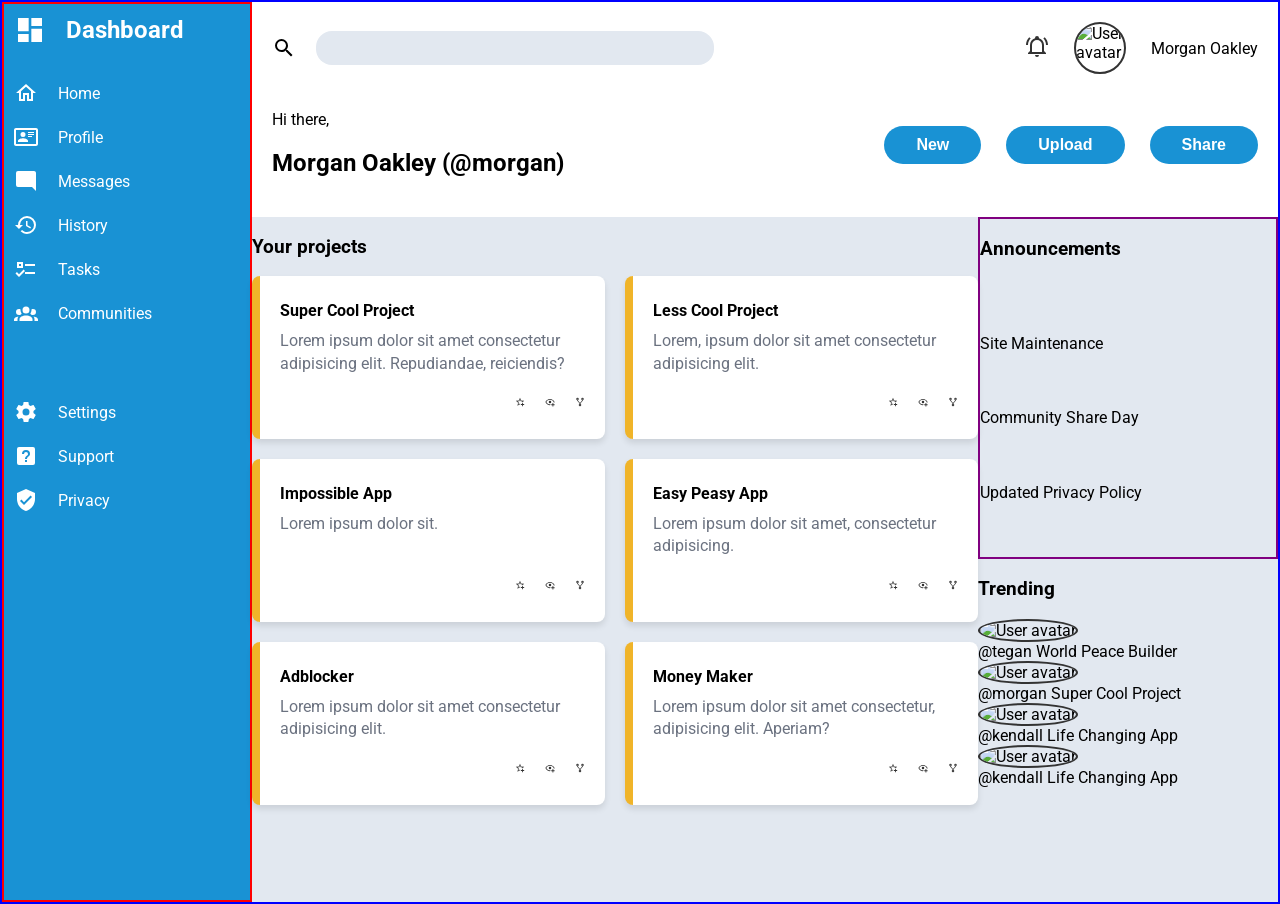
==== commit 73bad181: "Chore reorganize trending users div" ====
--- a/index.html
+++ b/index.html
@@ -165,13 +165,37 @@
                 <div class="announcements">Updated Privacy Policy</div>
             </div>
 
-            <div class="trending-users">
-                <h3>Trending</h3>
-                <div class="users">@tegan</div>
-                <div class="users">@morgan</div>
-                <div class="users">@kendall</div>
-                <div class="users">@alex</div>
-            </div>
+            <div class="trending-users-card"> <h3>Trending </h3>
+                <div class="trending-item">
+                    <img class="user-avatar" src="Icons/account-outline.svg" alt="User avatar">
+                    <div class="user-details">
+                        <span class="username">@tegan</span>
+                        <span class="user-project">World Peace Builder</span>
+                    </div>
+                </div>
+                <div class="trending-item">
+                    <img class="user-avatar" src="Icons/account-outline.svg" alt="User avatar">
+                    <div class="user-details">
+                        <span class="username">@morgan</span>
+                        <span class="user-project">Super Cool Project</span>
+                    </div>
+                </div>
+                <div class="trending-item">
+                    <img class="user-avatar" src="Icons/account-outline.svg" alt="User avatar">
+                    <div class="user-details">
+                        <span class="username">@kendall</span>
+                        <span class="user-project">Life Changing App</span>
+                    </div>
+                </div>
+                <div class="trending-item">
+                    <img class="user-avatar" src="Icons/account-outline.svg" alt="User avatar">
+                    <div class="user-details">
+                        <span class="username">@kendall</span>
+                        <span class="user-project">Life Changing App</span>
+                    </div>
+                </div>
+
+
         
         
 
--- a/style.css
+++ b/style.css
@@ -20,10 +20,12 @@
 .header {
     display: grid;
     grid-template: 2fr 1fr;
-    grid-template-rows: 1fr 1fr;
+    grid-template-rows: auto auto;
     grid-area: header;
     gap: 20px;
     padding: 20px;
+    box-shadow: 0 4px 6px -1px rgba(0, 0, 0, 0.1);
+
 
 }
 
@@ -98,6 +100,9 @@
 .sidebar {
     grid-area: sidebar;
     border: 2px solid red;
+    background-color: #1992d4;
+    color: white;
+    padding: 10px;
 }
 
 .sidebar-items {
@@ -107,18 +112,45 @@
     gap: 20px;
 }
 
+.sidebar-nav {
+    display: flex;
+    flex-direction: column;
+    gap: 15px;
+}
+
+.sidebar-nav > div {
+    display: flex;
+    flex-direction: column;
+    gap: 20px;
+}
+
+
 .sidebar-items svg {
     align-items: center;
     height: 24px;
     width: 24px;
-    fill: #333;
+    fill: #FFFFFF;
+}
+
+.sidebar-nav > div:first-child {
+    margin-bottom: 60px;
 }
 
 .dashboard-static {
-    align-items: center;
-    height: 24px;
-    width: 24px;
-    fill: #333;
+    display: grid;
+    grid-template-columns: auto 1fr;
+    align-items: center;
+    gap: 20px;
+    font-size: 1.5rem;
+    font-weight: bold;
+    margin-bottom: 35px;
+
+}
+
+.dashboard-static svg {
+    height: 32px;
+    width: 32px;
+    fill: #FFFFFF;
 }
 
 .content-container {
@@ -128,6 +160,7 @@
     grid-template-areas: 
     "main-content announcements"
     "main-content trending";
+    background-color: #e2e8f0;
 }
 
 .project {
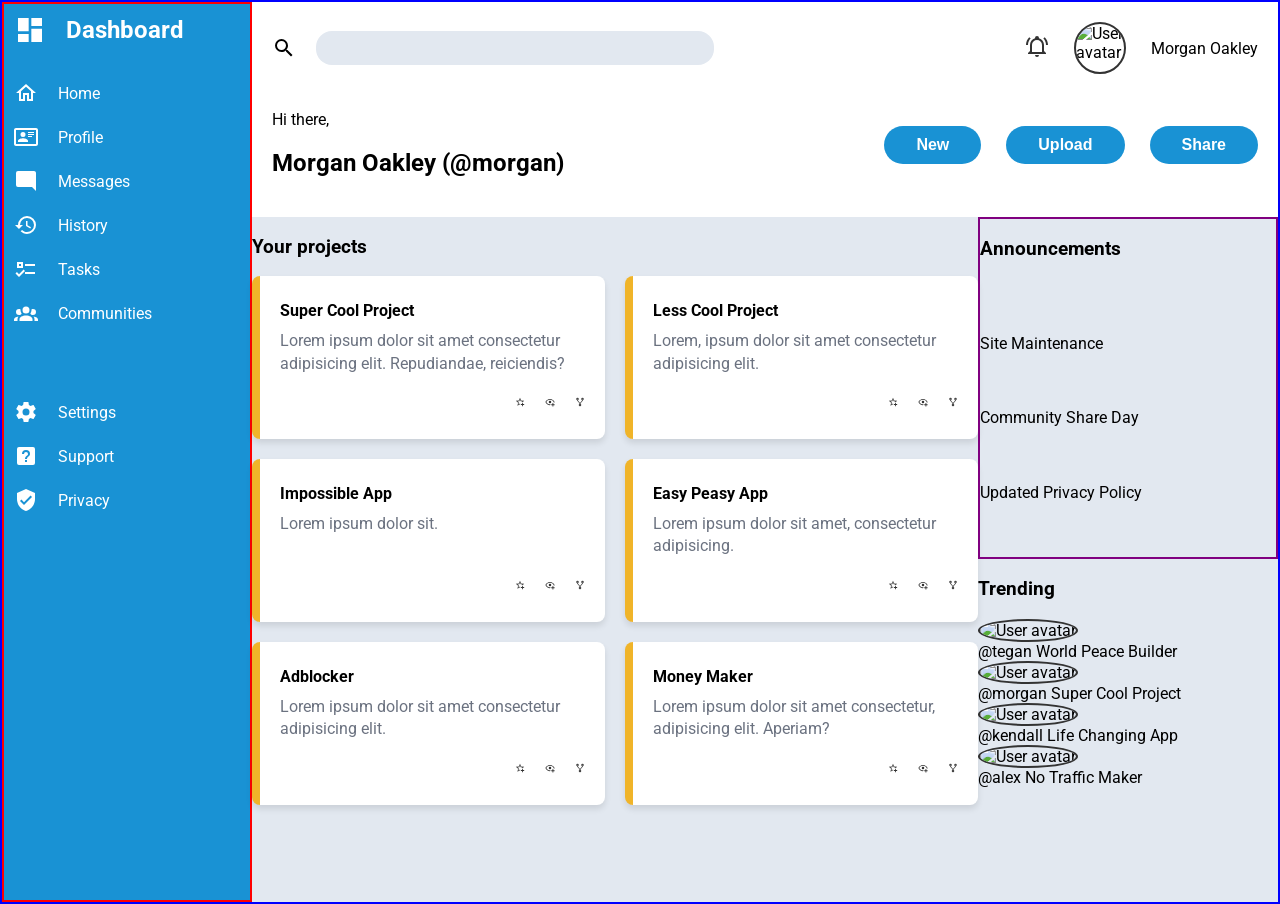
==== commit 79d6e492: "Fix repeating div" ====
--- a/index.html
+++ b/index.html
@@ -190,10 +190,12 @@
                 <div class="trending-item">
                     <img class="user-avatar" src="Icons/account-outline.svg" alt="User avatar">
                     <div class="user-details">
-                        <span class="username">@kendall</span>
-                        <span class="user-project">Life Changing App</span>
-                    </div>
-                </div>
+                        <span class="username">@alex</span>
+                        <span class="user-project">No Traffic Maker</span>
+                    </div>
+                </div>
+
+            </div>
 
 
         
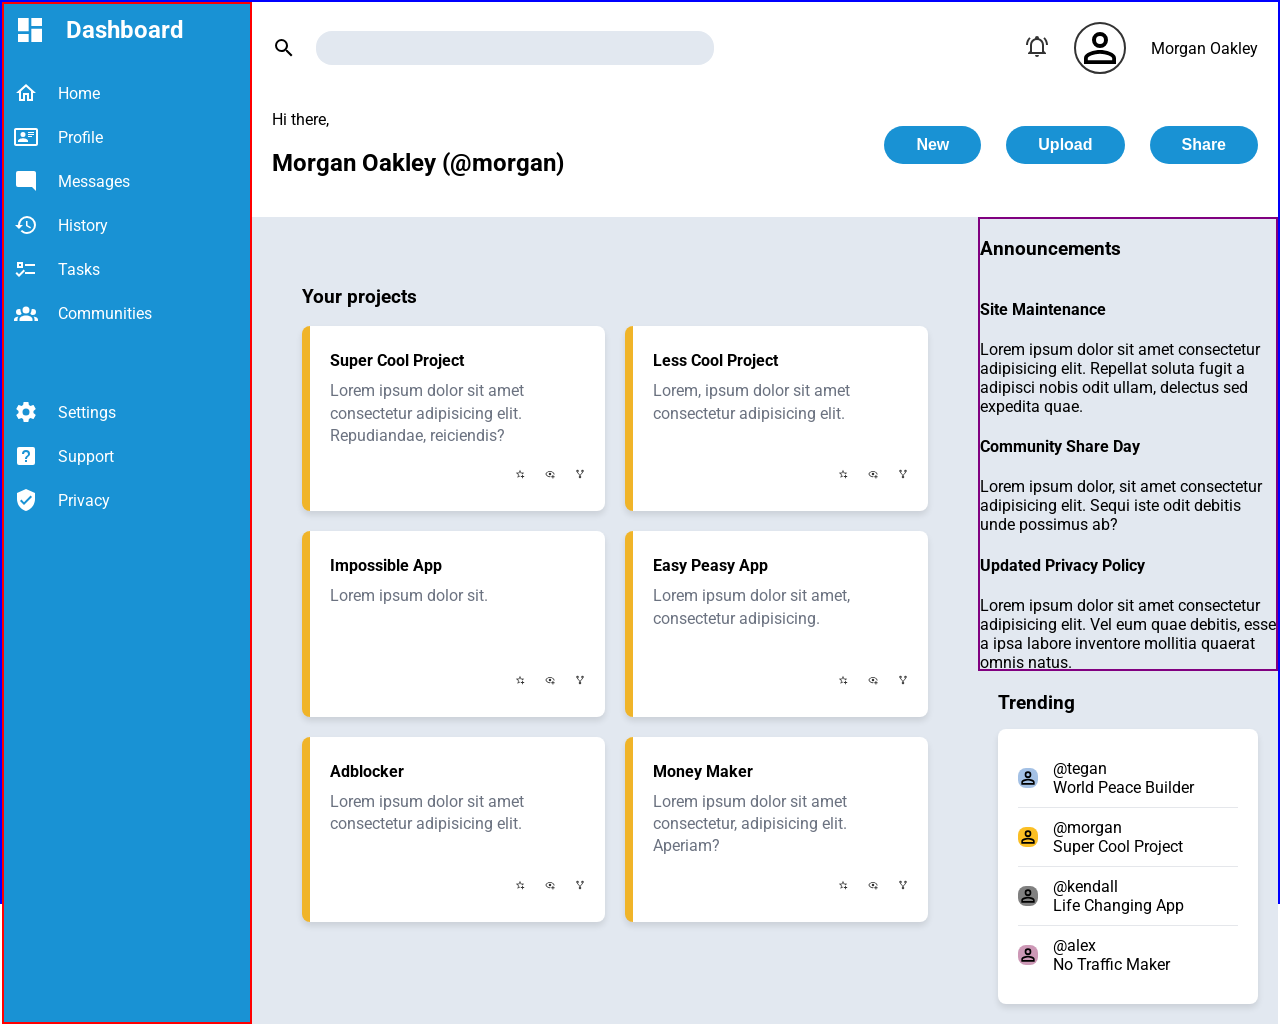
==== commit 6597f11d: "fix: unify announcements to be within one card" ====
--- a/index.html
+++ b/index.html
@@ -157,44 +157,74 @@
                 </div>
 
             </div>
-
-            <div class="announcements-container">
-                <h3>Announcements</h3>
-                <div class="announcements">Site Maintenance</div>
-                <div class="announcements">Community Share Day</div>
-                <div class="announcements">Updated Privacy Policy</div>
-            </div>
-
-            <div class="trending-users-card"> <h3>Trending </h3>
-                <div class="trending-item">
-                    <img class="user-avatar" src="Icons/account-outline.svg" alt="User avatar">
-                    <div class="user-details">
-                        <span class="username">@tegan</span>
-                        <span class="user-project">World Peace Builder</span>
-                    </div>
-                </div>
-                <div class="trending-item">
-                    <img class="user-avatar" src="Icons/account-outline.svg" alt="User avatar">
-                    <div class="user-details">
-                        <span class="username">@morgan</span>
-                        <span class="user-project">Super Cool Project</span>
-                    </div>
-                </div>
-                <div class="trending-item">
-                    <img class="user-avatar" src="Icons/account-outline.svg" alt="User avatar">
-                    <div class="user-details">
-                        <span class="username">@kendall</span>
-                        <span class="user-project">Life Changing App</span>
-                    </div>
-                </div>
-                <div class="trending-item">
-                    <img class="user-avatar" src="Icons/account-outline.svg" alt="User avatar">
-                    <div class="user-details">
-                        <span class="username">@alex</span>
-                        <span class="user-project">No Traffic Maker</span>
-                    </div>
-                </div>
-
+            <div class="right-column">
+
+                <div class="announcements-container">
+                    <h3>Announcements</h3>
+                    <div class="announcements-card">
+                        <div class="announcements-item">
+                            <h4>Site Maintenance</h4>
+                            <p>Lorem ipsum dolor sit amet consectetur adipisicing elit. 
+                                Repellat soluta fugit a adipisci nobis odit ullam, delectus sed expedita quae. </p>
+
+
+                        </div>
+                        <div class="announcements-item">
+                            <h4>Community Share Day</h4>
+                            <p>Lorem ipsum dolor, sit amet consectetur adipisicing elit. Sequi iste odit debitis unde possimus ab? </p>
+
+
+                        </div>
+                        <div class="announcements-item">
+                            <h4>Updated Privacy Policy</h4>
+                            <p>Lorem ipsum dolor sit amet consectetur adipisicing elit. 
+                                Vel eum quae debitis, esse a ipsa labore inventore mollitia quaerat omnis natus. </p>
+
+
+                        </div>
+                    </div>
+                </div>
+
+            
+
+                <div class="trending-section-container">
+
+                    <h3>Trending</h3>
+
+
+                    <div class="trending-users-card"> 
+                        
+                        <div class="trending-item">
+                            <img class="trending-avatar avatar-blue" src="Icons/account-outline.svg" alt="User avatar">
+                            <div class="user-details">
+                                <span class="username">@tegan</span>
+                                <span class="user-project">World Peace Builder</span>
+                            </div>
+                        </div>
+                        <div class="trending-item">
+                            <img class="trending-avatar avatar-yellow" src="Icons/account-outline.svg" alt="User avatar">
+                            <div class="user-details">
+                                <span class="username">@morgan</span>
+                                <span class="user-project">Super Cool Project</span>
+                            </div>
+                        </div>
+                        <div class="trending-item">
+                            <img class="trending-avatar avatar-grey" src="Icons/account-outline.svg" alt="User avatar">
+                            <div class="user-details">
+                                <span class="username">@kendall</span>
+                                <span class="user-project">Life Changing App</span>
+                            </div>
+                        </div>
+                        <div class="trending-item">
+                            <img class="trending-avatar avatar-pink" src="Icons/account-outline.svg" alt="User avatar">
+                            <div class="user-details">
+                                <span class="username">@alex</span>
+                                <span class="user-project">No Traffic Maker</span>
+                            </div>
+                        </div>
+
+                    </div>
+                </div>
             </div>
 
 
--- a/style.css
+++ b/style.css
@@ -156,11 +156,15 @@
 .content-container {
     display: grid;
     grid-template-columns: 1fr 300px;
-    grid-template-rows: 1fr 1fr;
+    grid-template-rows: auto 1fr;
     grid-template-areas: 
     "main-content announcements"
     "main-content trending";
     background-color: #e2e8f0;
+}
+
+.project-container {
+    padding: 50px;
 }
 
 .project {
@@ -218,12 +222,75 @@
     grid-area: announcements;
     display: grid;
     border: 2px solid purple;
+    height: 50vh;
     
 }
 
-.trending-users {
+.trending-section-container {
     grid-area: trending;
-    border: 2px solid yellowgreen
-}
-
-
+    padding: 20px;
+}
+
+.trending-section-container h3 { 
+    margin-top: 0;
+    margin-bottom: 15px;
+    font-size: 1.2em;
+    font-weight: bold;
+}
+
+.trending-item {
+    display: flex;
+    padding: 10px 0;
+    gap: 15px;
+    align-items: center;
+    border-bottom: 1px solid #e5e7eb;
+
+}
+
+.trending-item:last-child {
+    border-bottom: none;
+}
+
+.user-details {
+    display: flex;
+    flex-direction: column;
+}
+
+.trending-users-card {
+    background-color: white;
+    border-radius: 8px;
+    box-shadow: 0 4px 6px rgba(0, 0, 0, 0.1);
+    padding: 20px;
+    
+}
+
+.trending-item img {
+    height: 20px;
+    width: auto;
+}
+
+.trending-avatar {
+    border-radius: 8px;
+}
+
+.avatar-yellow {
+    background-color: #fbbf24;
+
+}
+
+.avatar-blue {
+    background-color: #a4c1e5;
+
+}
+
+.avatar-pink {
+    background-color: #cd98b6
+}
+
+.avatar-red {
+    background-color: #f87171;
+}
+
+.avatar-grey {
+    background-color: grey;
+}
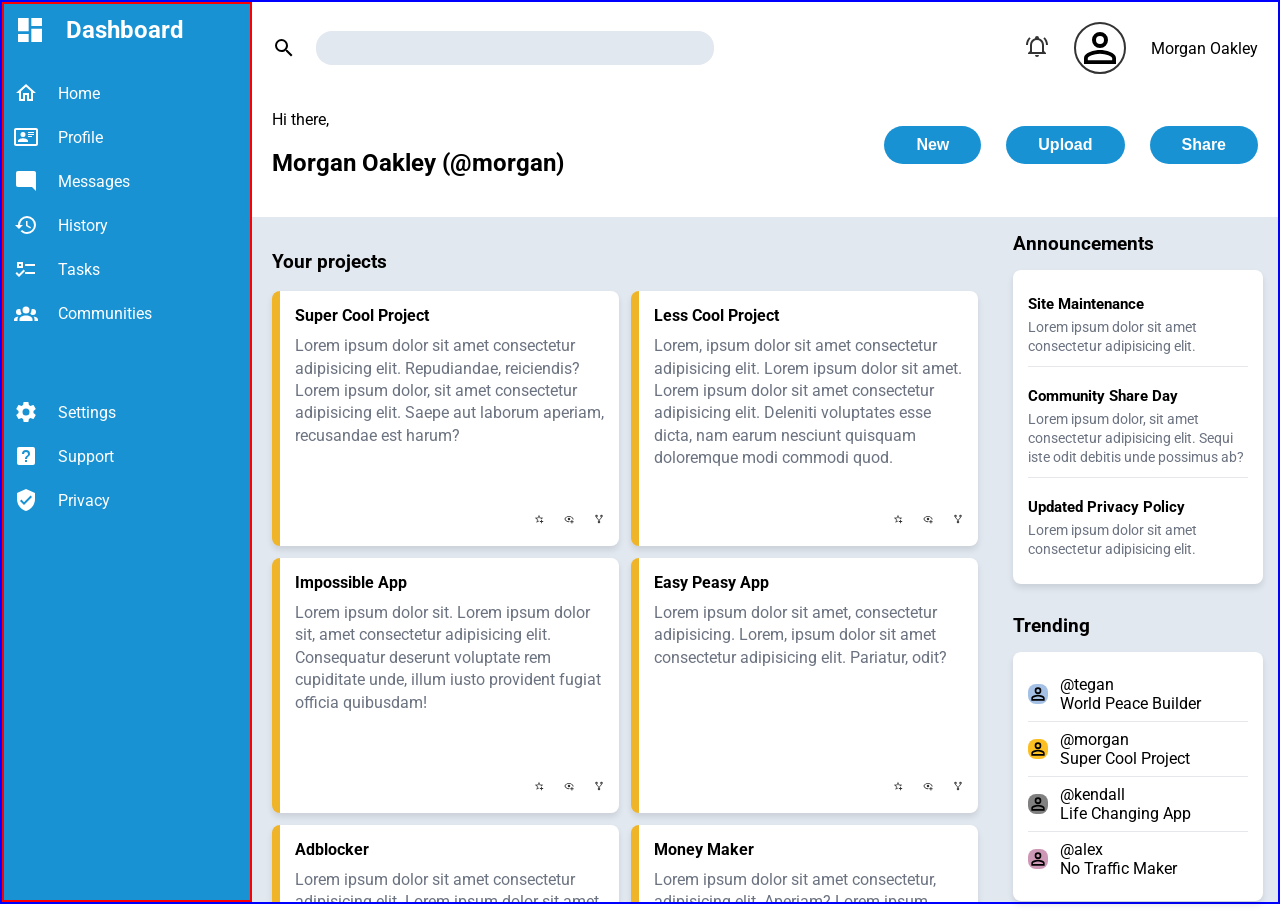
==== commit 91202d13: "Fix placeholder text length" ====
--- a/index.html
+++ b/index.html
@@ -99,7 +99,7 @@
                         <div class="projects-grid">
                             <div class="project">
                                 <h4>Super Cool Project</h4>
-                                <p>Lorem ipsum dolor sit amet consectetur adipisicing elit. Repudiandae, reiciendis?</p>
+                                <p>Lorem ipsum dolor sit amet consectetur adipisicing elit. Repudiandae, reiciendis? Lorem ipsum dolor, sit amet consectetur adipisicing elit. Saepe aut laborum aperiam, recusandae est harum?</p>
                                 <div class="project-actions">
                                     <svg xmlns="http://www.w3.org/2000/svg" viewBox="0 0 24 24"><path d="M5.8 21L7.4 14L2 9.2L9.2 8.6L12 2L14.8 8.6L22 9.2L18.8 12H18C17.3 12 16.6 12.1 15.9 12.4L18.1 10.5L13.7 10.1L12 6.1L10.3 10.1L5.9 10.5L9.2 13.4L8.2 17.7L12 15.4L12.5 15.7C12.3 16.2 12.1 16.8 12.1 17.3L5.8 21M17 14V17H14V19H17V22H19V19H22V17H19V14H17Z" /></svg>
                                     <svg viewBox="0 0 24 24" xmlns="http://www.w3.org/2000/svg"><path d="m12 4.5c-5 0-9.27 3.11-11 7.5 1.73 4.39 6 7.5 11 7.5.36 0 .72 0 1.08-.05-.05-.32-.08-.63-.08-.95 0-.36.04-.72.1-1.08-.36.04-.73.08-1.1.08-3.76 0-7.17-2.14-8.82-5.5 1.65-3.36 5.06-5.5 8.82-5.5s7.17 2.14 8.82 5.5c-.12.24-.26.45-.39.68.66.16 1.29.43 1.86.82.27-.5.51-1 .71-1.5-1.73-4.39-6-7.5-11-7.5m0 4.5a3 3 0 0 0 -3 3 3 3 0 0 0 3 3 3 3 0 0 0 3-3 3 3 0 0 0 -3-3m6 5.5v3h-3v2h3v3h2v-3h3v-2h-3v-3z"/></svg>
@@ -109,7 +109,7 @@
                             </div>
                             <div class="project">
                                 <h4>Less Cool Project</h4>
-                                <p>Lorem, ipsum dolor sit amet consectetur adipisicing elit.</p>
+                                <p>Lorem, ipsum dolor sit amet consectetur adipisicing elit. Lorem ipsum dolor sit amet. Lorem ipsum dolor sit amet consectetur adipisicing elit. Deleniti voluptates esse dicta, nam earum nesciunt quisquam doloremque modi commodi quod.</p>
                                 <div class="project-actions">
                                     <svg xmlns="http://www.w3.org/2000/svg" viewBox="0 0 24 24"><path d="M5.8 21L7.4 14L2 9.2L9.2 8.6L12 2L14.8 8.6L22 9.2L18.8 12H18C17.3 12 16.6 12.1 15.9 12.4L18.1 10.5L13.7 10.1L12 6.1L10.3 10.1L5.9 10.5L9.2 13.4L8.2 17.7L12 15.4L12.5 15.7C12.3 16.2 12.1 16.8 12.1 17.3L5.8 21M17 14V17H14V19H17V22H19V19H22V17H19V14H17Z" /></svg>
                                     <svg viewBox="0 0 24 24" xmlns="http://www.w3.org/2000/svg"><path d="m12 4.5c-5 0-9.27 3.11-11 7.5 1.73 4.39 6 7.5 11 7.5.36 0 .72 0 1.08-.05-.05-.32-.08-.63-.08-.95 0-.36.04-.72.1-1.08-.36.04-.73.08-1.1.08-3.76 0-7.17-2.14-8.82-5.5 1.65-3.36 5.06-5.5 8.82-5.5s7.17 2.14 8.82 5.5c-.12.24-.26.45-.39.68.66.16 1.29.43 1.86.82.27-.5.51-1 .71-1.5-1.73-4.39-6-7.5-11-7.5m0 4.5a3 3 0 0 0 -3 3 3 3 0 0 0 3 3 3 3 0 0 0 3-3 3 3 0 0 0 -3-3m6 5.5v3h-3v2h3v3h2v-3h3v-2h-3v-3z"/></svg>
@@ -118,7 +118,7 @@
                             </div>
                             <div class="project">
                                 <h4>Impossible App</h4>
-                                <p>Lorem ipsum dolor sit.</p>
+                                <p>Lorem ipsum dolor sit. Lorem ipsum dolor sit, amet consectetur adipisicing elit. Consequatur deserunt voluptate rem cupiditate unde, illum iusto provident fugiat officia quibusdam!</p>
                                 <div class="project-actions">
                                     <svg xmlns="http://www.w3.org/2000/svg" viewBox="0 0 24 24"><path d="M5.8 21L7.4 14L2 9.2L9.2 8.6L12 2L14.8 8.6L22 9.2L18.8 12H18C17.3 12 16.6 12.1 15.9 12.4L18.1 10.5L13.7 10.1L12 6.1L10.3 10.1L5.9 10.5L9.2 13.4L8.2 17.7L12 15.4L12.5 15.7C12.3 16.2 12.1 16.8 12.1 17.3L5.8 21M17 14V17H14V19H17V22H19V19H22V17H19V14H17Z" /></svg>
                                     <svg viewBox="0 0 24 24" xmlns="http://www.w3.org/2000/svg"><path d="m12 4.5c-5 0-9.27 3.11-11 7.5 1.73 4.39 6 7.5 11 7.5.36 0 .72 0 1.08-.05-.05-.32-.08-.63-.08-.95 0-.36.04-.72.1-1.08-.36.04-.73.08-1.1.08-3.76 0-7.17-2.14-8.82-5.5 1.65-3.36 5.06-5.5 8.82-5.5s7.17 2.14 8.82 5.5c-.12.24-.26.45-.39.68.66.16 1.29.43 1.86.82.27-.5.51-1 .71-1.5-1.73-4.39-6-7.5-11-7.5m0 4.5a3 3 0 0 0 -3 3 3 3 0 0 0 3 3 3 3 0 0 0 3-3 3 3 0 0 0 -3-3m6 5.5v3h-3v2h3v3h2v-3h3v-2h-3v-3z"/></svg>
@@ -127,7 +127,7 @@
                             </div>
                             <div class="project">
                                 <h4>Easy Peasy App</h4>
-                                <p>Lorem ipsum dolor sit amet, consectetur adipisicing.</p>
+                                <p>Lorem ipsum dolor sit amet, consectetur adipisicing. Lorem, ipsum dolor sit amet consectetur adipisicing elit. Pariatur, odit?</p>
                                 <div class="project-actions">
                                     <svg xmlns="http://www.w3.org/2000/svg" viewBox="0 0 24 24"><path d="M5.8 21L7.4 14L2 9.2L9.2 8.6L12 2L14.8 8.6L22 9.2L18.8 12H18C17.3 12 16.6 12.1 15.9 12.4L18.1 10.5L13.7 10.1L12 6.1L10.3 10.1L5.9 10.5L9.2 13.4L8.2 17.7L12 15.4L12.5 15.7C12.3 16.2 12.1 16.8 12.1 17.3L5.8 21M17 14V17H14V19H17V22H19V19H22V17H19V14H17Z" /></svg>
                                     <svg viewBox="0 0 24 24" xmlns="http://www.w3.org/2000/svg"><path d="m12 4.5c-5 0-9.27 3.11-11 7.5 1.73 4.39 6 7.5 11 7.5.36 0 .72 0 1.08-.05-.05-.32-.08-.63-.08-.95 0-.36.04-.72.1-1.08-.36.04-.73.08-1.1.08-3.76 0-7.17-2.14-8.82-5.5 1.65-3.36 5.06-5.5 8.82-5.5s7.17 2.14 8.82 5.5c-.12.24-.26.45-.39.68.66.16 1.29.43 1.86.82.27-.5.51-1 .71-1.5-1.73-4.39-6-7.5-11-7.5m0 4.5a3 3 0 0 0 -3 3 3 3 0 0 0 3 3 3 3 0 0 0 3-3 3 3 0 0 0 -3-3m6 5.5v3h-3v2h3v3h2v-3h3v-2h-3v-3z"/></svg>
@@ -136,7 +136,7 @@
                             </div>
                             <div class="project">
                                 <h4>Adblocker</h4>
-                                <p>Lorem ipsum dolor sit amet consectetur adipisicing elit.</p>
+                                <p>Lorem ipsum dolor sit amet consectetur adipisicing elit. Lorem ipsum dolor sit amet consectetur adipisicing elit. Sit, temporibus voluptates cupiditate corporis doloremque rem consectetur vel? Aut, corporis sunt illo qui sequi culpa commodi obcaecati excepturi, esse optio maxime!</p>
                                 <div class="project-actions">
                                     <svg xmlns="http://www.w3.org/2000/svg" viewBox="0 0 24 24"><path d="M5.8 21L7.4 14L2 9.2L9.2 8.6L12 2L14.8 8.6L22 9.2L18.8 12H18C17.3 12 16.6 12.1 15.9 12.4L18.1 10.5L13.7 10.1L12 6.1L10.3 10.1L5.9 10.5L9.2 13.4L8.2 17.7L12 15.4L12.5 15.7C12.3 16.2 12.1 16.8 12.1 17.3L5.8 21M17 14V17H14V19H17V22H19V19H22V17H19V14H17Z" /></svg>
                                     <svg viewBox="0 0 24 24" xmlns="http://www.w3.org/2000/svg"><path d="m12 4.5c-5 0-9.27 3.11-11 7.5 1.73 4.39 6 7.5 11 7.5.36 0 .72 0 1.08-.05-.05-.32-.08-.63-.08-.95 0-.36.04-.72.1-1.08-.36.04-.73.08-1.1.08-3.76 0-7.17-2.14-8.82-5.5 1.65-3.36 5.06-5.5 8.82-5.5s7.17 2.14 8.82 5.5c-.12.24-.26.45-.39.68.66.16 1.29.43 1.86.82.27-.5.51-1 .71-1.5-1.73-4.39-6-7.5-11-7.5m0 4.5a3 3 0 0 0 -3 3 3 3 0 0 0 3 3 3 3 0 0 0 3-3 3 3 0 0 0 -3-3m6 5.5v3h-3v2h3v3h2v-3h3v-2h-3v-3z"/></svg>
@@ -145,7 +145,7 @@
                             </div>
                             <div class="project">
                                 <h4>Money Maker</h4>
-                                <p>Lorem ipsum dolor sit amet consectetur, adipisicing elit. Aperiam?</p>
+                                <p>Lorem ipsum dolor sit amet consectetur, adipisicing elit. Aperiam? Lorem ipsum dolor sit amet consectetur adipisicing elit. Vel consectetur quo explicabo ipsam esse porro quia doloribus est quae totam!</p>
                                 <div class="project-actions">
                                     <svg xmlns="http://www.w3.org/2000/svg" viewBox="0 0 24 24"><path d="M5.8 21L7.4 14L2 9.2L9.2 8.6L12 2L14.8 8.6L22 9.2L18.8 12H18C17.3 12 16.6 12.1 15.9 12.4L18.1 10.5L13.7 10.1L12 6.1L10.3 10.1L5.9 10.5L9.2 13.4L8.2 17.7L12 15.4L12.5 15.7C12.3 16.2 12.1 16.8 12.1 17.3L5.8 21M17 14V17H14V19H17V22H19V19H22V17H19V14H17Z" /></svg>
                                     <svg viewBox="0 0 24 24" xmlns="http://www.w3.org/2000/svg"><path d="m12 4.5c-5 0-9.27 3.11-11 7.5 1.73 4.39 6 7.5 11 7.5.36 0 .72 0 1.08-.05-.05-.32-.08-.63-.08-.95 0-.36.04-.72.1-1.08-.36.04-.73.08-1.1.08-3.76 0-7.17-2.14-8.82-5.5 1.65-3.36 5.06-5.5 8.82-5.5s7.17 2.14 8.82 5.5c-.12.24-.26.45-.39.68.66.16 1.29.43 1.86.82.27-.5.51-1 .71-1.5-1.73-4.39-6-7.5-11-7.5m0 4.5a3 3 0 0 0 -3 3 3 3 0 0 0 3 3 3 3 0 0 0 3-3 3 3 0 0 0 -3-3m6 5.5v3h-3v2h3v3h2v-3h3v-2h-3v-3z"/></svg>
@@ -164,8 +164,7 @@
                     <div class="announcements-card">
                         <div class="announcements-item">
                             <h4>Site Maintenance</h4>
-                            <p>Lorem ipsum dolor sit amet consectetur adipisicing elit. 
-                                Repellat soluta fugit a adipisci nobis odit ullam, delectus sed expedita quae. </p>
+                            <p>Lorem ipsum dolor sit amet consectetur adipisicing elit.  </p>
 
 
                         </div>
@@ -177,8 +176,7 @@
                         </div>
                         <div class="announcements-item">
                             <h4>Updated Privacy Policy</h4>
-                            <p>Lorem ipsum dolor sit amet consectetur adipisicing elit. 
-                                Vel eum quae debitis, esse a ipsa labore inventore mollitia quaerat omnis natus. </p>
+                            <p>Lorem ipsum dolor sit amet consectetur adipisicing elit.  </p>
 
 
                         </div>
--- a/style.css
+++ b/style.css
@@ -155,16 +155,15 @@
 
 .content-container {
     display: grid;
-    grid-template-columns: 1fr 300px;
-    grid-template-rows: auto 1fr;
+    grid-template-columns: 1fr 280px;
     grid-template-areas: 
-    "main-content announcements"
-    "main-content trending";
+    "main-content right-column";
     background-color: #e2e8f0;
+    height: calc(100vh - 215px);
 }
 
 .project-container {
-    padding: 50px;
+    padding: 15px 20px;
 }
 
 .project {
@@ -173,9 +172,10 @@
     box-shadow: 0 4px 6px rgba(0, 0, 0, 0.1);
     border-left: 8px solid #f0b429;
     display: flex;
-    padding: 25px 20px;
+    padding: 15px;
     justify-content: space-between;
     flex-direction: column;
+    min-height: 0;
 }
 
 .project h4 {
@@ -193,14 +193,23 @@
 }
 .projects-grid {
     display: grid;
-    gap: 20px;
+    gap: 12px;
     grid-template-columns: 1fr 1fr;
-    grid-template-rows: 1fr 1fr 1fr;
+    grid-template-rows: repeat(3, 1fr);
+    max-height: 100%;
 }
 
 .main-content {
     grid-area: main-content;
-
+    overflow-y: auto;
+
+}
+
+.right-column {
+    grid-area: right-column;
+    display: flex;
+    flex-direction: column;
+    min-height: 0;
 }
 
 .project-actions {
@@ -218,18 +227,55 @@
     cursor: pointer;
 }
 
-.announcements-container {
-    grid-area: announcements;
-    display: grid;
-    border: 2px solid purple;
-    height: 50vh;
-    
-}
-
-.trending-section-container {
-    grid-area: trending;
-    padding: 20px;
-}
+.announcements-container, .trending-section-container {
+    display: flex;
+    flex: 1;
+    flex-direction: column;
+    padding: 15px;
+    flex-direction: column;
+    max-height: 100%;
+}
+
+.announcements-card {
+    background-color: white;
+    border-radius: 8px;
+    box-shadow: 0 4px 6px rgba(0, 0, 0, 0.1);
+    padding: 15px;
+    overflow-y: auto;
+    flex: 1;
+}
+
+.announcements-container h3 {
+    margin-top: 0;
+    margin-bottom: 15px;
+    font-size: 1.2em;
+    font-weight: bold;
+}
+
+.announcements-item {
+    padding: 10px 0;
+}
+
+.announcements-item:not(:last-child) {
+    border-bottom: 1px solid #e5e7eb;
+    padding-bottom: 10px;
+    margin-bottom: 10px;
+}
+
+.announcements-item h4 {
+    margin: 0 0 5px 0;
+    font-size: 0.95em;
+    font-weight: bold;
+    color: black;
+}
+
+.announcements-item p {
+    margin: 0;
+    font-size: 0.85em;
+    color: #6b7280;
+    line-height: 1.4;
+}
+
 
 .trending-section-container h3 { 
     margin-top: 0;
@@ -240,8 +286,8 @@
 
 .trending-item {
     display: flex;
-    padding: 10px 0;
-    gap: 15px;
+    padding: 8px 0;
+    gap: 12px;
     align-items: center;
     border-bottom: 1px solid #e5e7eb;
 
@@ -260,7 +306,9 @@
     background-color: white;
     border-radius: 8px;
     box-shadow: 0 4px 6px rgba(0, 0, 0, 0.1);
-    padding: 20px;
+    padding: 15px;
+    overflow-y: auto;
+    flex: 1;
     
 }
 
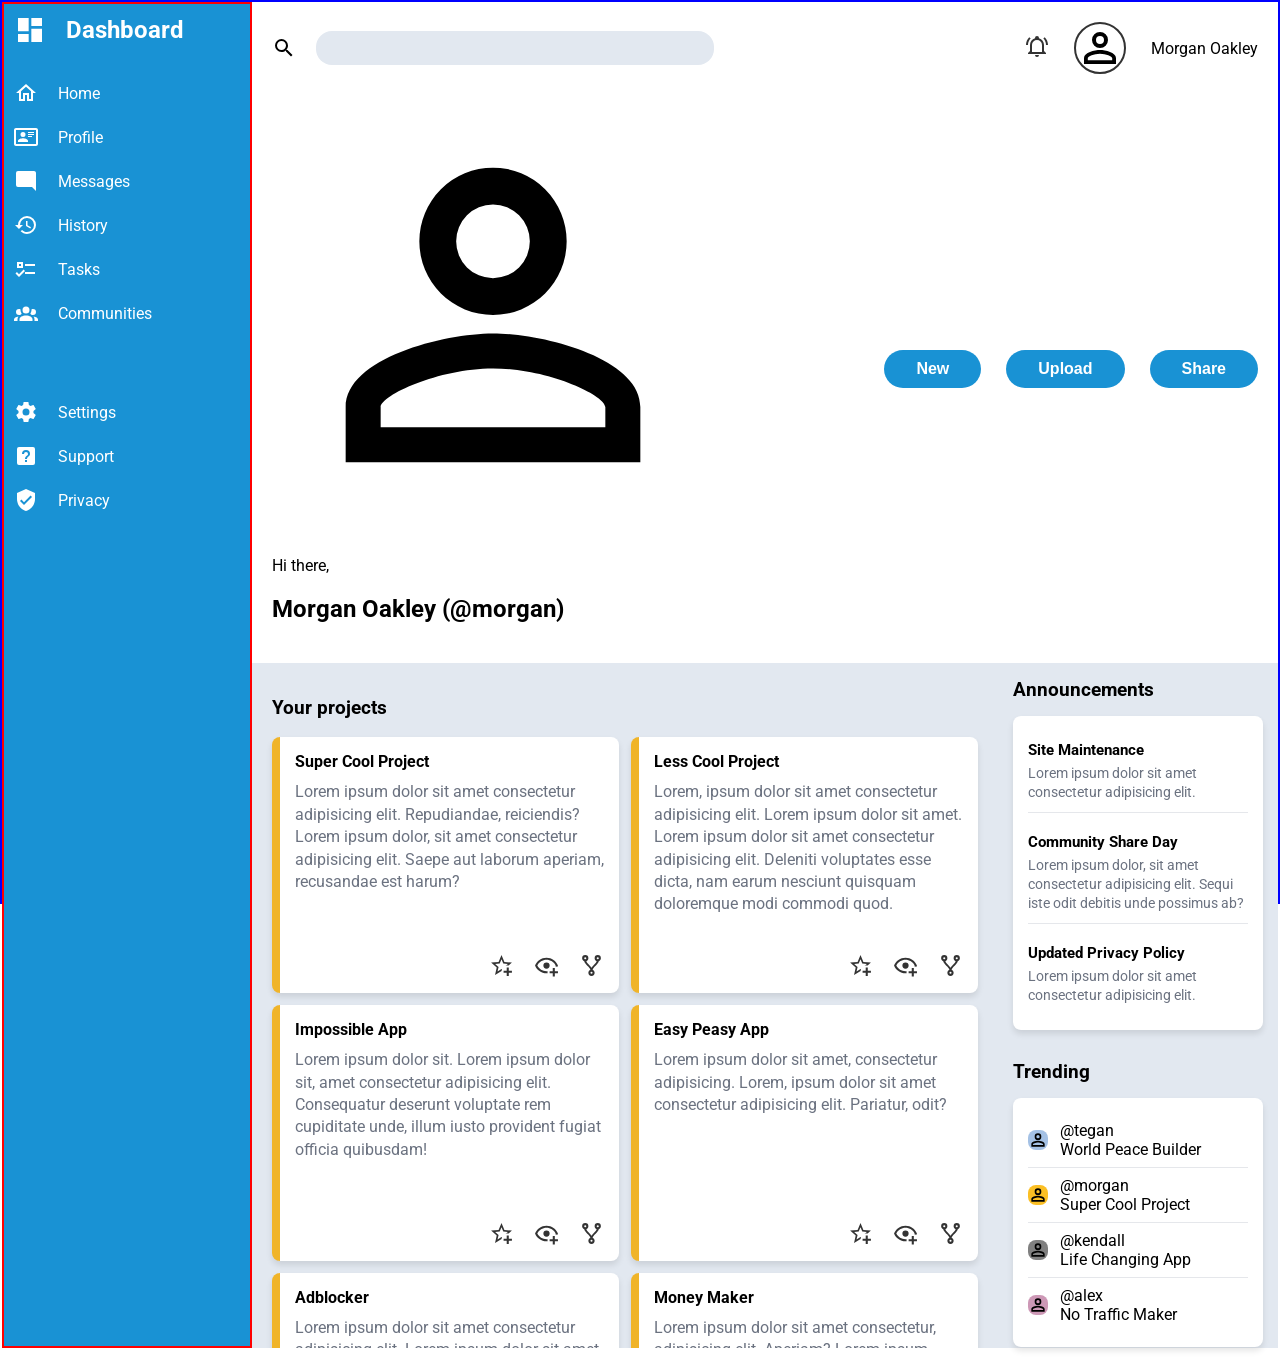
==== commit 112ea065: "feat: add profile picture to greeting" ====
--- a/index.html
+++ b/index.html
@@ -24,8 +24,11 @@
                 <span class="user-name">Morgan Oakley</span>
             </div>
             <div class="greeting">
+                <img class="greeting-avatar" src="Icons/account-outline.svg" alt="Greeting avatar">
+                <div class="greeting-text">
                     <p>Hi there,</p>
                     <h2>Morgan Oakley (@morgan)</h2>
+                </div>
             </div>
             <div class="header-actions">
                 <button type="button">New</button>
--- a/style.css
+++ b/style.css
@@ -214,15 +214,14 @@
 
 .project-actions {
     display: flex;
-    width: 70px;
     gap: 20px;
     margin-top: 15px;
     align-self: flex-end;
 }
 
 .project-actions svg {
-    width: 24px;
-    height: 24px;
+    width: 25px;
+    height: 25px;
     fill: #333;
     cursor: pointer;
 }
